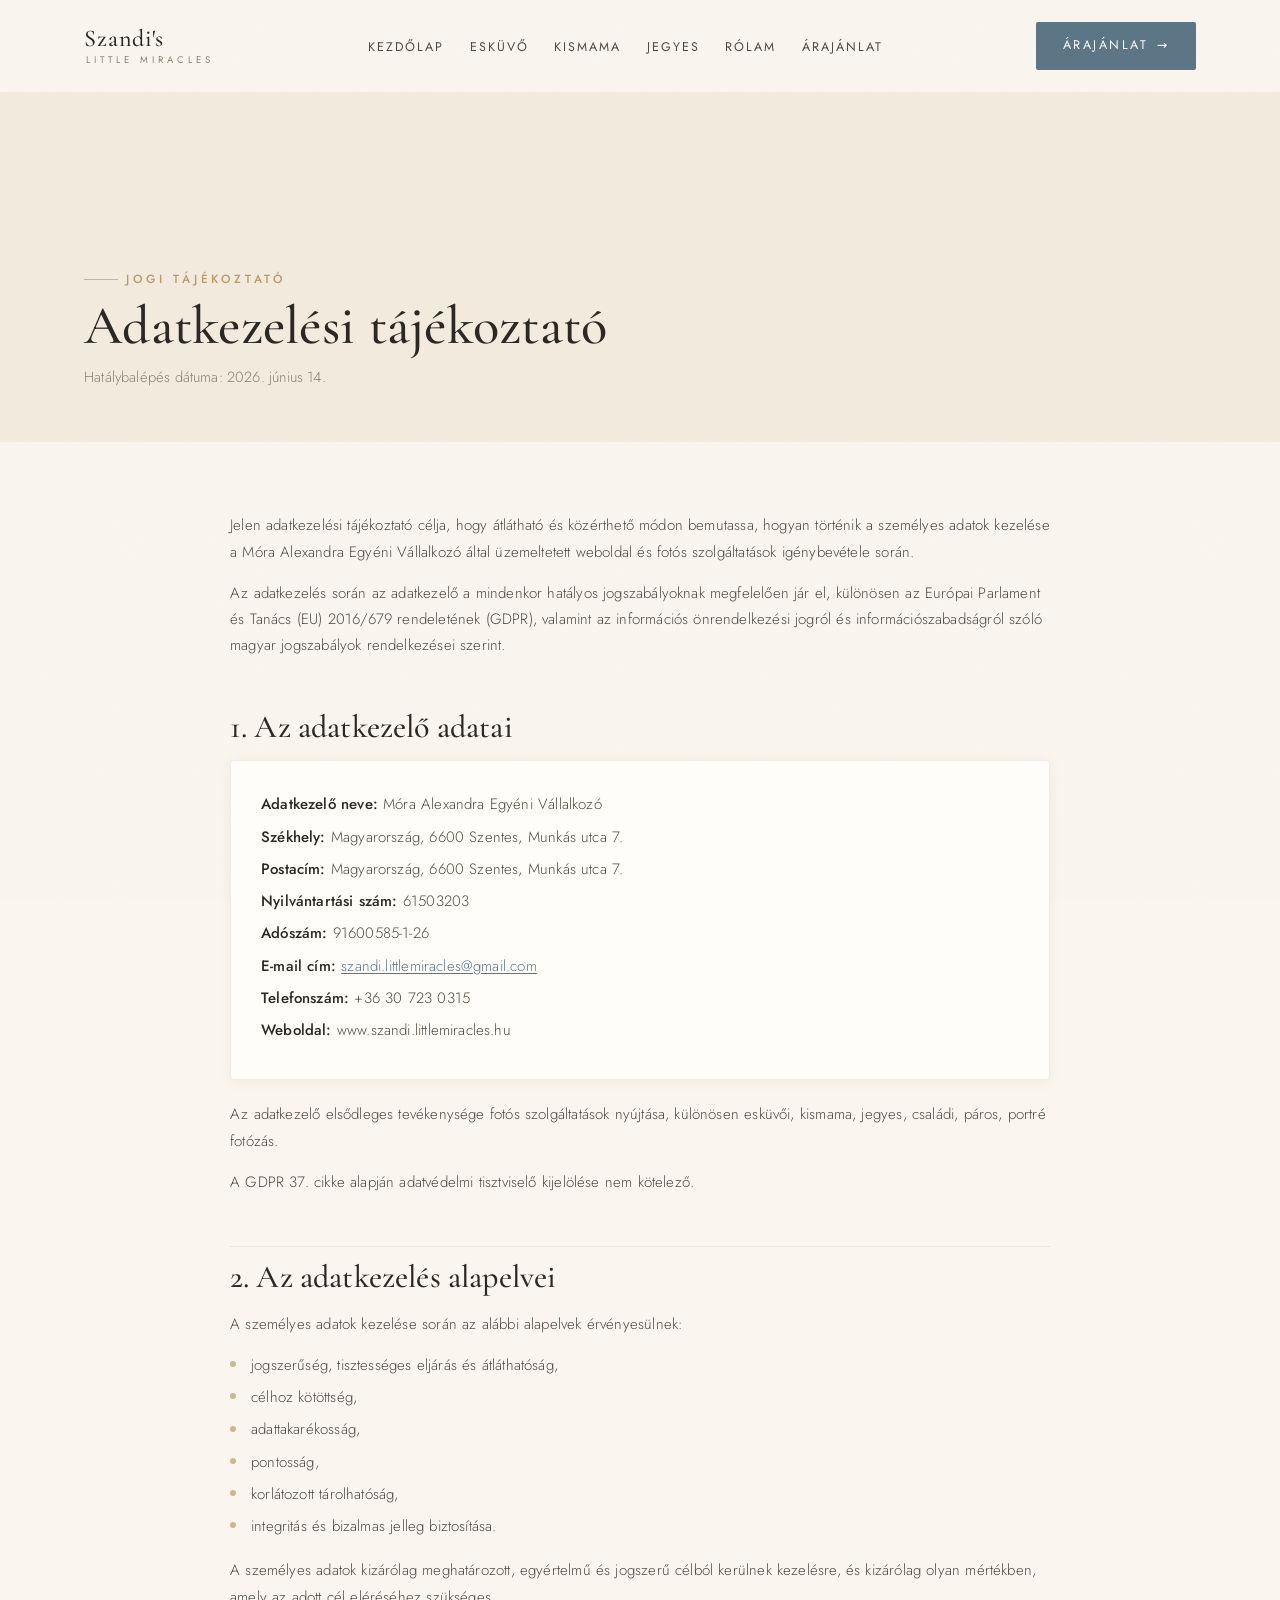
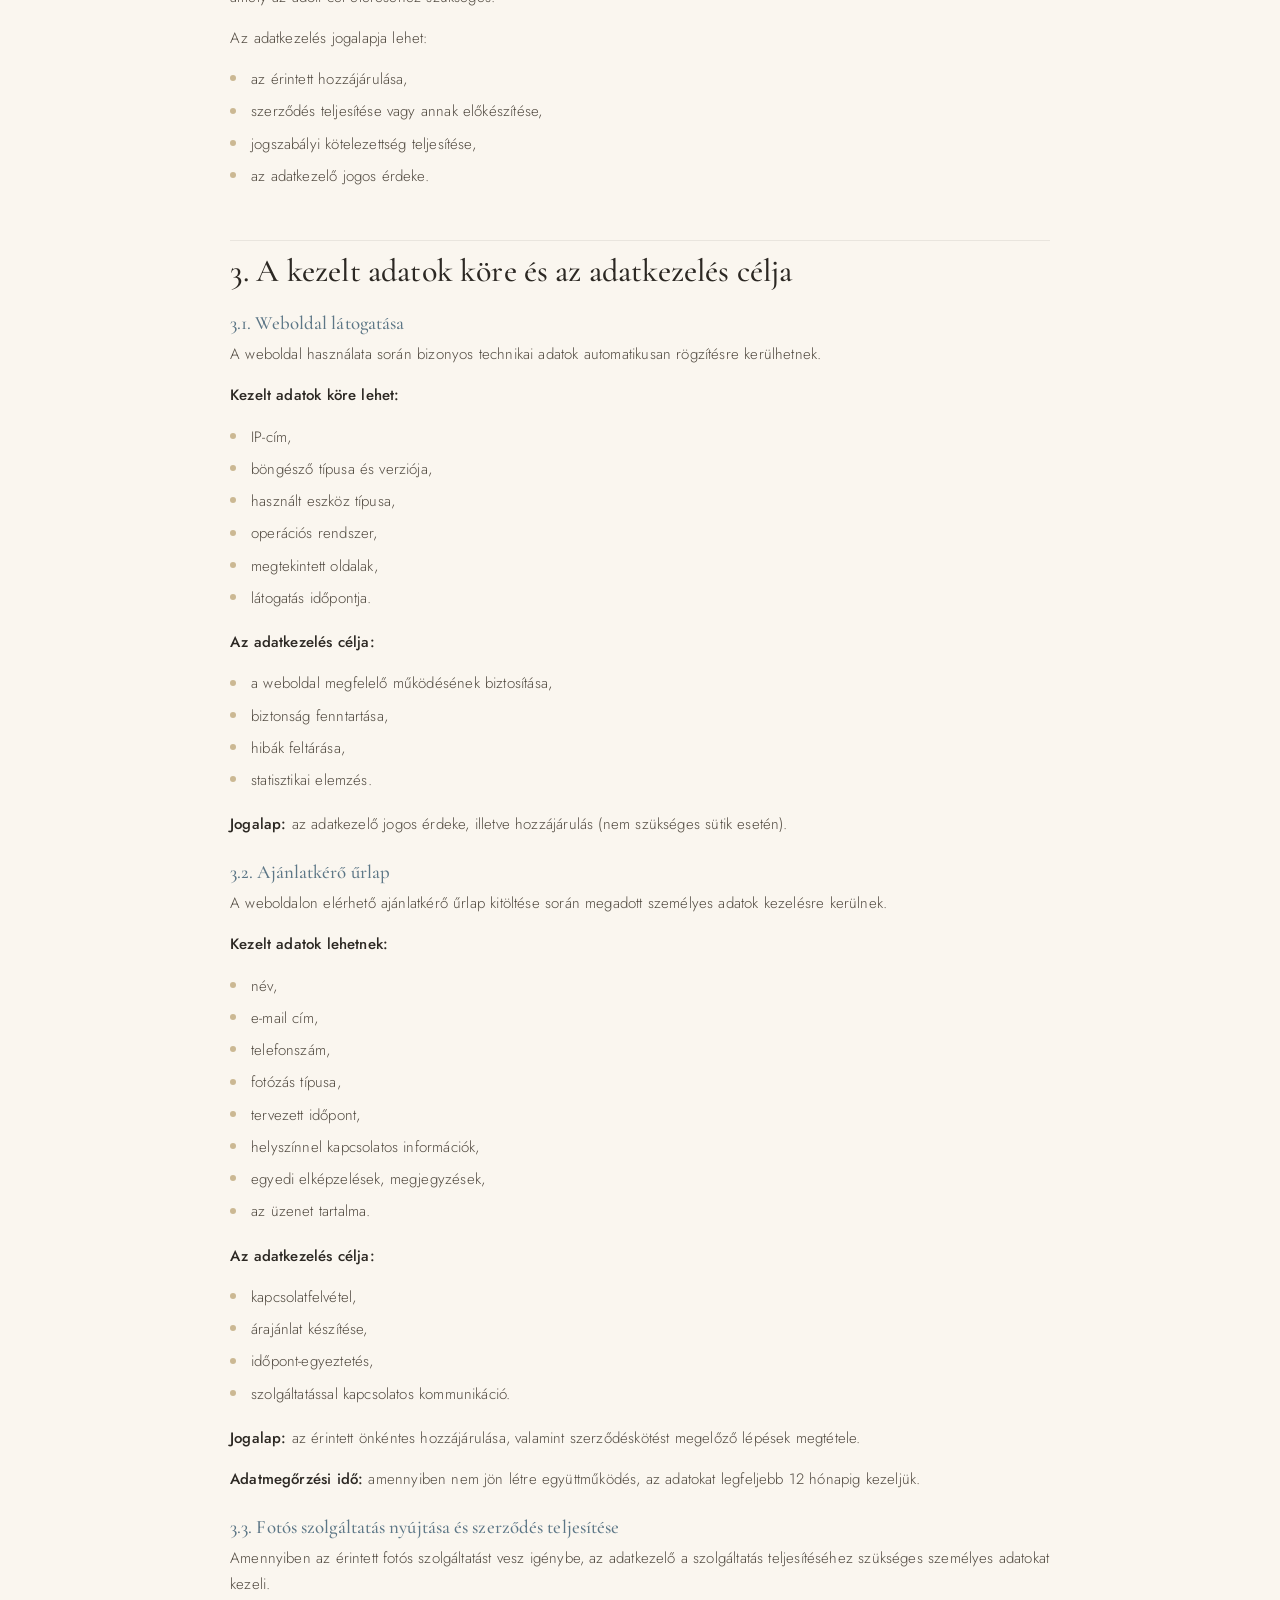
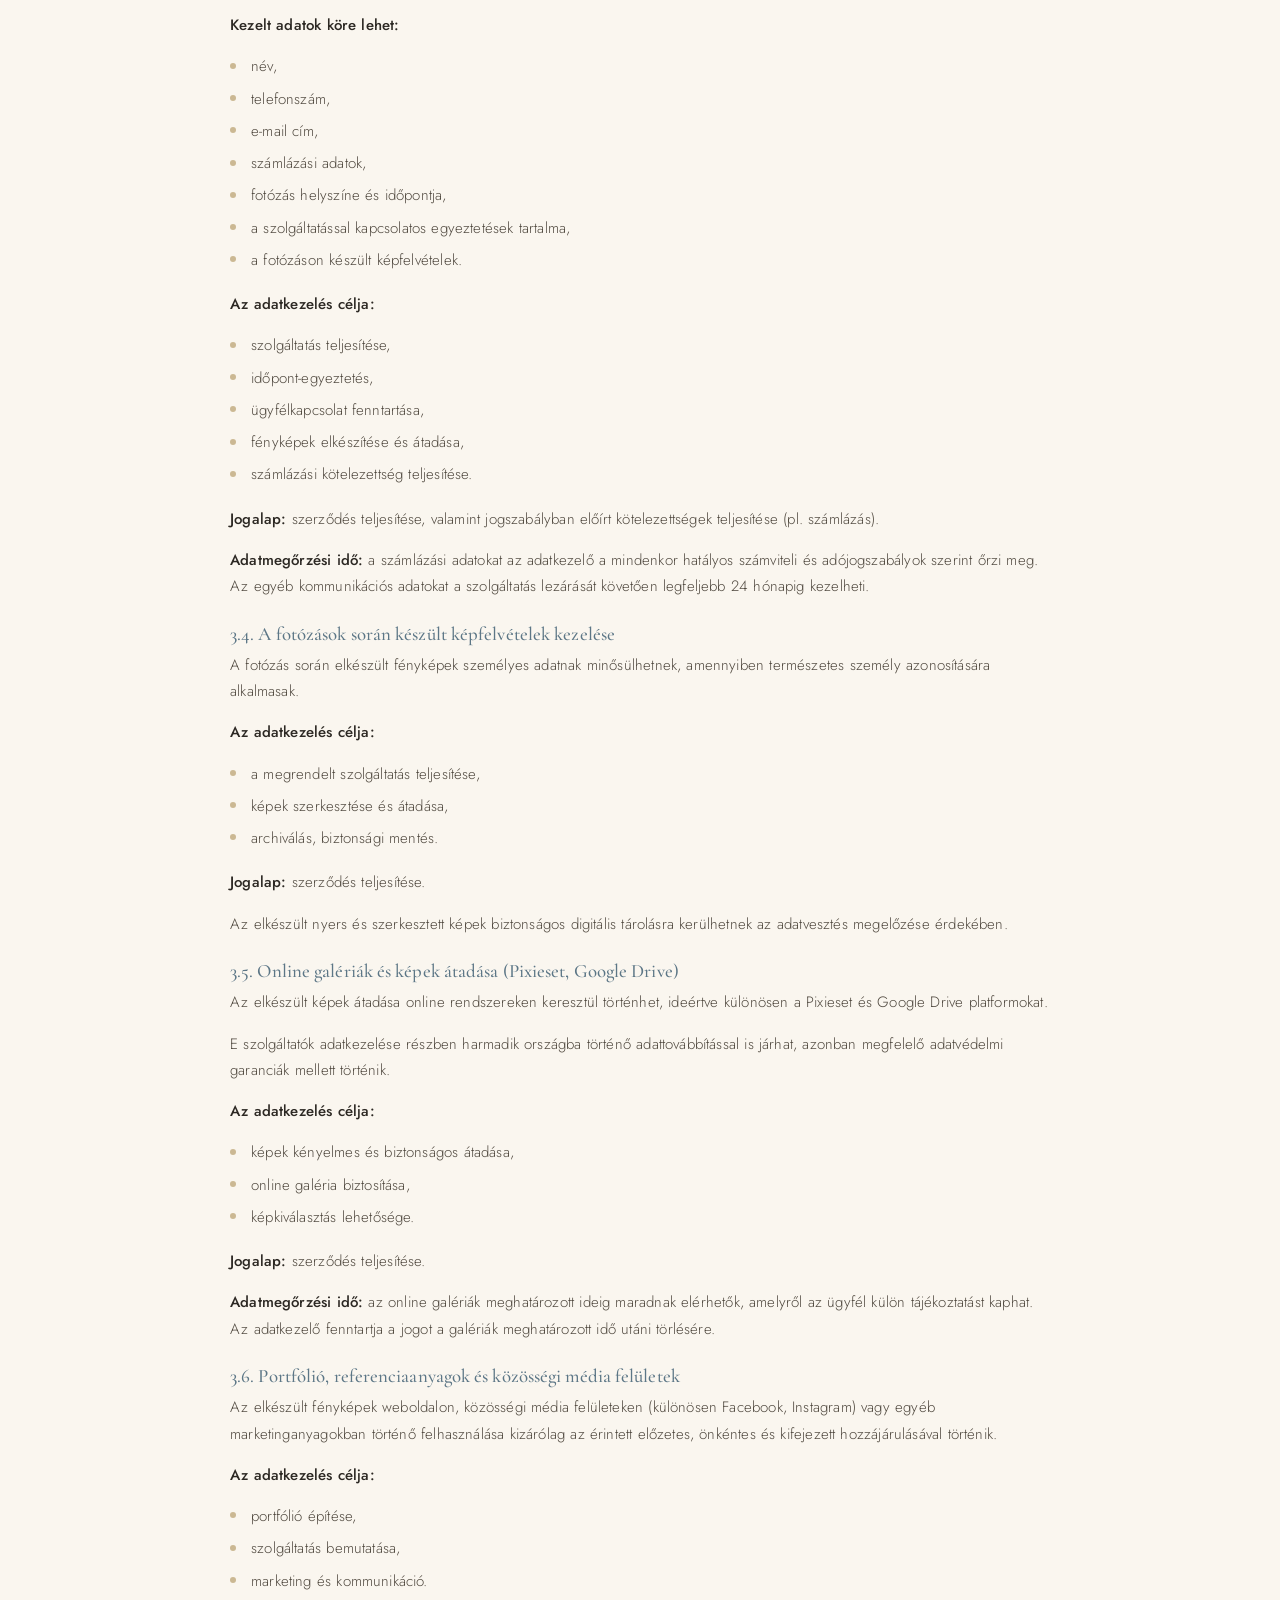
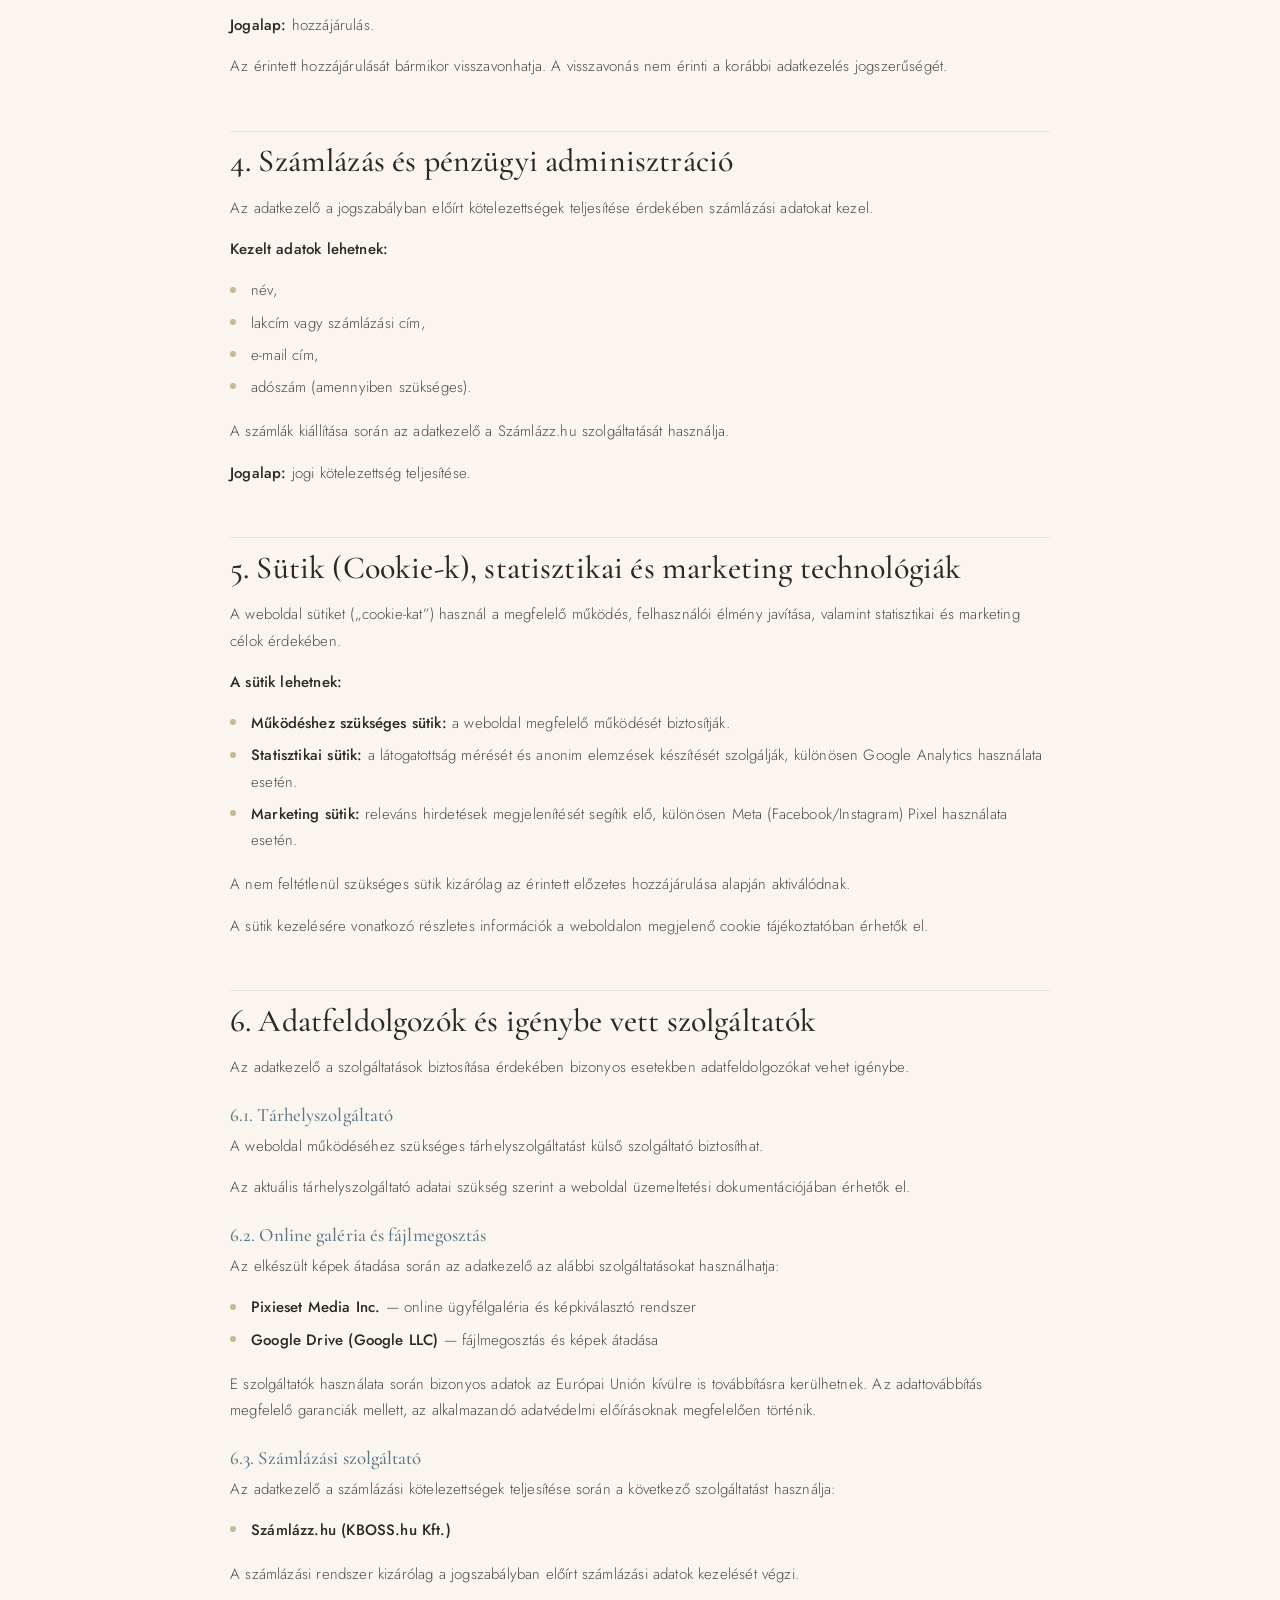
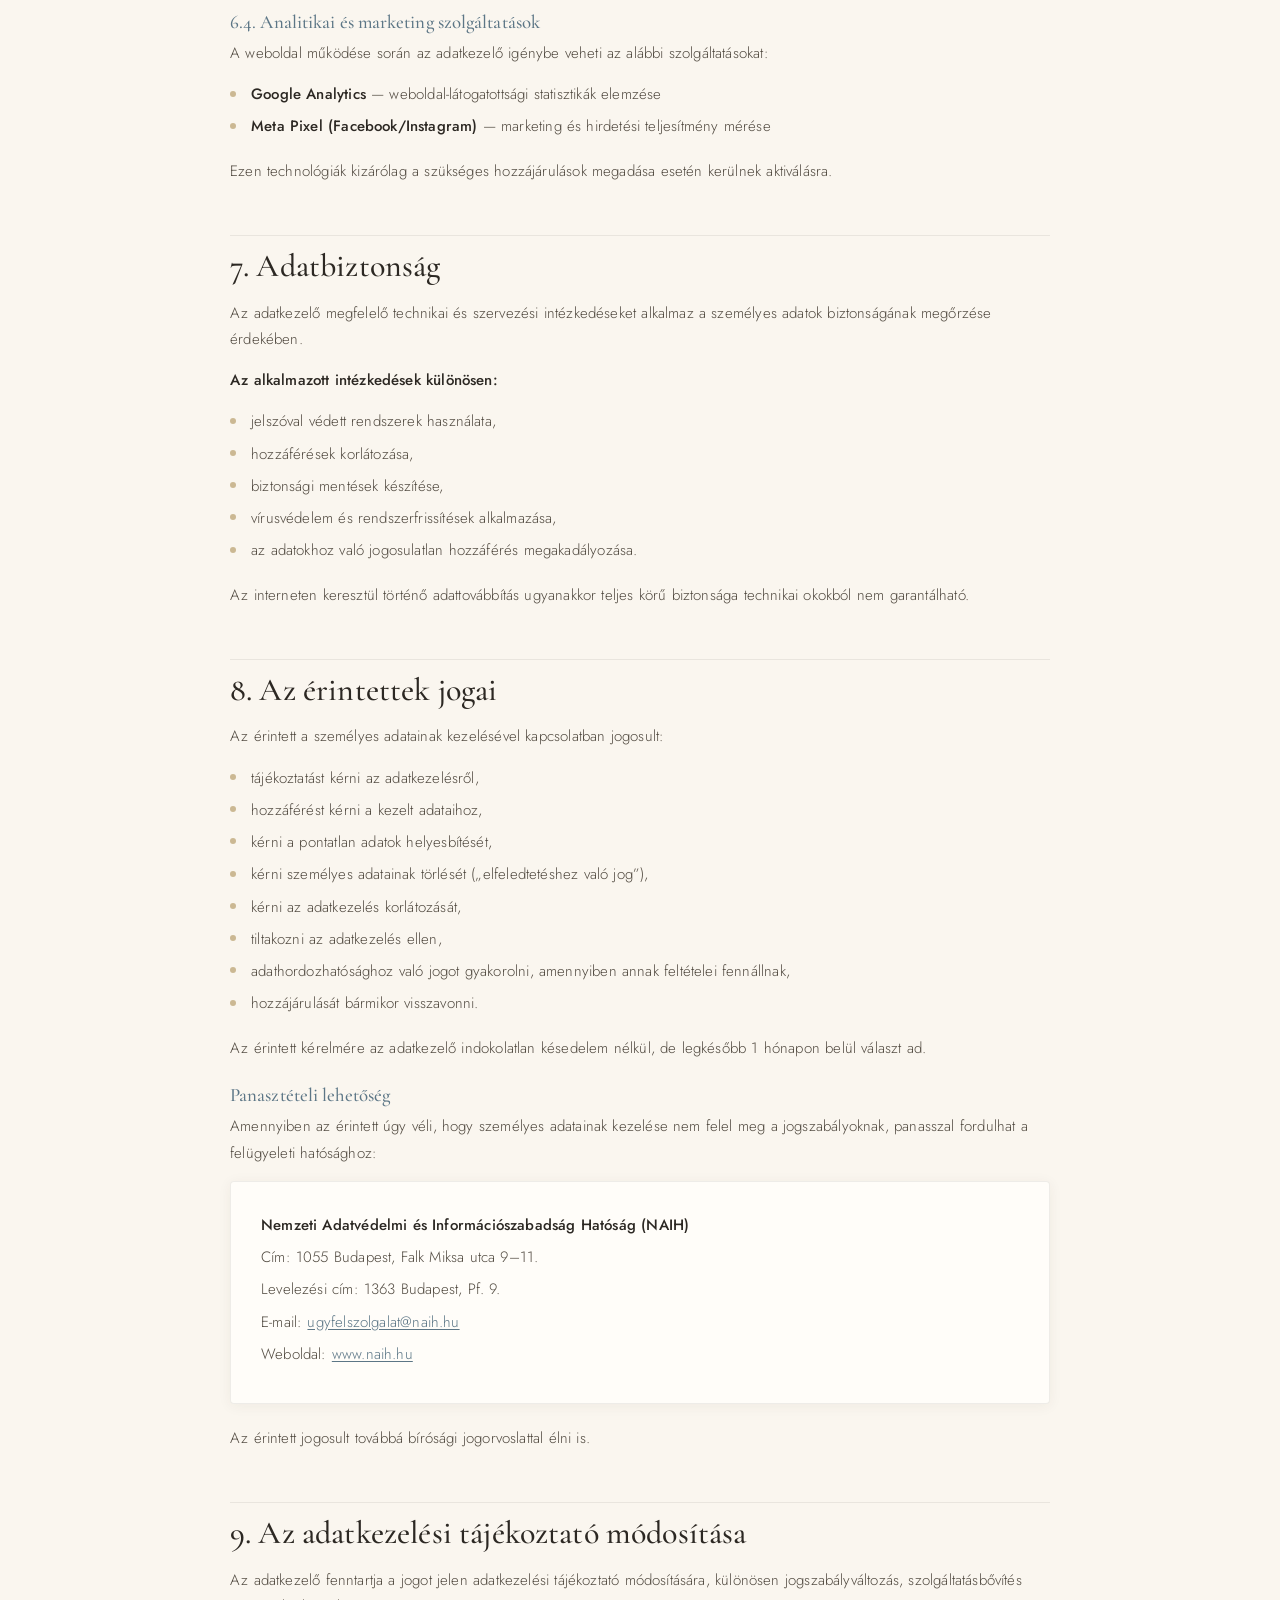
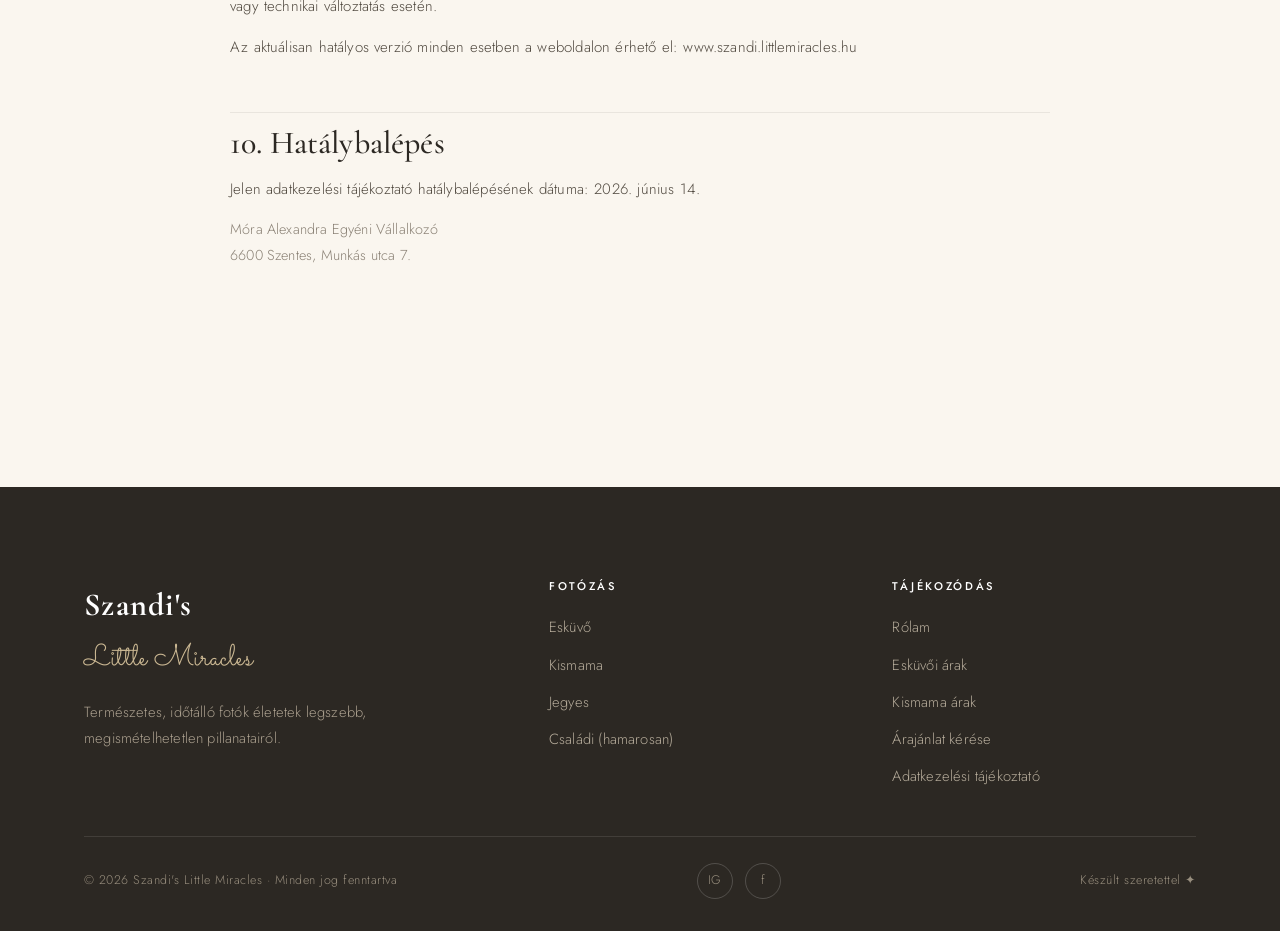
==== adatkezeles.html @ 196ca8f6 "Szandi visszajelzés átvezetése: márkanév, mobil menü, Rólam portré, jogi oldal - Márkanév: Móra Alex" ====
<!DOCTYPE html>
<html lang="hu">
<head>
<meta charset="UTF-8">
<meta name="viewport" content="width=device-width, initial-scale=1.0">
<title>Adatkezelési tájékoztató — Szandi's Little Miracles</title>
<meta name="description" content="Szandi's Little Miracles (Móra Alexandra E.V.) adatkezelési tájékoztatója — GDPR-megfelelő tájékoztatás a személyes adatok és fényképek kezeléséről.">
<meta name="robots" content="index, follow">
<link rel="preconnect" href="https://fonts.googleapis.com">
<link rel="preconnect" href="https://fonts.gstatic.com" crossorigin>
<link href="https://fonts.googleapis.com/css2?family=Cormorant+Garamond:ital,wght@0,400;0,500;0,600;1,400;1,500&family=Jost:wght@300;400;500&family=Sacramento&display=swap" rel="stylesheet">
<link rel="stylesheet" href="css/style.css">
</head>
<body>

<header class="site-header">
  <div class="container nav">
    <a class="brand" href="index.html"><b>Szandi's</b><span>Little Miracles</span></a>
    <ul class="nav-links">
      <li><a href="index.html">Kezdőlap</a></li>
      <li><a href="eskuvo.html">Esküvő</a></li>
      <li><a href="kismama.html">Kismama</a></li>
      <li><a href="jegyes.html">Jegyes</a></li>
      <li><a href="index.html#rolam">Rólam</a></li>
      <li><a href="index.html#ajanlat">Árajánlat</a></li>
    </ul>
    <a href="index.html#ajanlat" class="btn btn--blue nav-cta">Árajánlat<span class="arrow">→</span></a>
    <button class="nav-burger" aria-label="Menü"><span></span><span></span><span></span></button>
  </div>
</header>

<main>

<section class="legal-hero">
  <div class="container">
    <span class="kicker">Jogi tájékoztató</span>
    <h1>Adatkezelési tájékoztató</h1>
    <p>Hatálybalépés dátuma: 2026. június 14.</p>
  </div>
</section>

<section class="section" style="padding-top:clamp(40px,6vw,70px)">
  <div class="container">
    <div class="legal">

      <p>Jelen adatkezelési tájékoztató célja, hogy átlátható és közérthető módon bemutassa, hogyan történik a személyes adatok kezelése a Móra Alexandra Egyéni Vállalkozó által üzemeltetett weboldal és fotós szolgáltatások igénybevétele során.</p>
      <p>Az adatkezelés során az adatkezelő a mindenkor hatályos jogszabályoknak megfelelően jár el, különösen az Európai Parlament és Tanács (EU) 2016/679 rendeletének (GDPR), valamint az információs önrendelkezési jogról és információszabadságról szóló magyar jogszabályok rendelkezései szerint.</p>

      <h2>1. Az adatkezelő adatai</h2>
      <div class="data-block">
        <p><span class="lbl">Adatkezelő neve:</span> Móra Alexandra Egyéni Vállalkozó</p>
        <p><span class="lbl">Székhely:</span> Magyarország, 6600 Szentes, Munkás utca 7.</p>
        <p><span class="lbl">Postacím:</span> Magyarország, 6600 Szentes, Munkás utca 7.</p>
        <p><span class="lbl">Nyilvántartási szám:</span> 61503203</p>
        <p><span class="lbl">Adószám:</span> 91600585-1-26</p>
        <p><span class="lbl">E-mail cím:</span> <a href="mailto:szandi.littlemiracles@gmail.com">szandi.littlemiracles@gmail.com</a></p>
        <p><span class="lbl">Telefonszám:</span> +36 30 723 0315</p>
        <p><span class="lbl">Weboldal:</span> www.szandi.littlemiracles.hu</p>
      </div>
      <p>Az adatkezelő elsődleges tevékenysége fotós szolgáltatások nyújtása, különösen esküvői, kismama, jegyes, családi, páros, portré fotózás.</p>
      <p>A GDPR 37. cikke alapján adatvédelmi tisztviselő kijelölése nem kötelező.</p>

      <h2>2. Az adatkezelés alapelvei</h2>
      <p>A személyes adatok kezelése során az alábbi alapelvek érvényesülnek:</p>
      <ul>
        <li>jogszerűség, tisztességes eljárás és átláthatóság,</li>
        <li>célhoz kötöttség,</li>
        <li>adattakarékosság,</li>
        <li>pontosság,</li>
        <li>korlátozott tárolhatóság,</li>
        <li>integritás és bizalmas jelleg biztosítása.</li>
      </ul>
      <p>A személyes adatok kizárólag meghatározott, egyértelmű és jogszerű célból kerülnek kezelésre, és kizárólag olyan mértékben, amely az adott cél eléréséhez szükséges.</p>
      <p>Az adatkezelés jogalapja lehet:</p>
      <ul>
        <li>az érintett hozzájárulása,</li>
        <li>szerződés teljesítése vagy annak előkészítése,</li>
        <li>jogszabályi kötelezettség teljesítése,</li>
        <li>az adatkezelő jogos érdeke.</li>
      </ul>

      <h2>3. A kezelt adatok köre és az adatkezelés célja</h2>

      <h3>3.1. Weboldal látogatása</h3>
      <p>A weboldal használata során bizonyos technikai adatok automatikusan rögzítésre kerülhetnek.</p>
      <p class="lbl">Kezelt adatok köre lehet:</p>
      <ul>
        <li>IP-cím,</li>
        <li>böngésző típusa és verziója,</li>
        <li>használt eszköz típusa,</li>
        <li>operációs rendszer,</li>
        <li>megtekintett oldalak,</li>
        <li>látogatás időpontja.</li>
      </ul>
      <p class="lbl">Az adatkezelés célja:</p>
      <ul>
        <li>a weboldal megfelelő működésének biztosítása,</li>
        <li>biztonság fenntartása,</li>
        <li>hibák feltárása,</li>
        <li>statisztikai elemzés.</li>
      </ul>
      <p><span class="lbl">Jogalap:</span> az adatkezelő jogos érdeke, illetve hozzájárulás (nem szükséges sütik esetén).</p>

      <h3>3.2. Ajánlatkérő űrlap</h3>
      <p>A weboldalon elérhető ajánlatkérő űrlap kitöltése során megadott személyes adatok kezelésre kerülnek.</p>
      <p class="lbl">Kezelt adatok lehetnek:</p>
      <ul>
        <li>név,</li>
        <li>e-mail cím,</li>
        <li>telefonszám,</li>
        <li>fotózás típusa,</li>
        <li>tervezett időpont,</li>
        <li>helyszínnel kapcsolatos információk,</li>
        <li>egyedi elképzelések, megjegyzések,</li>
        <li>az üzenet tartalma.</li>
      </ul>
      <p class="lbl">Az adatkezelés célja:</p>
      <ul>
        <li>kapcsolatfelvétel,</li>
        <li>árajánlat készítése,</li>
        <li>időpont-egyeztetés,</li>
        <li>szolgáltatással kapcsolatos kommunikáció.</li>
      </ul>
      <p><span class="lbl">Jogalap:</span> az érintett önkéntes hozzájárulása, valamint szerződéskötést megelőző lépések megtétele.</p>
      <p><span class="lbl">Adatmegőrzési idő:</span> amennyiben nem jön létre együttműködés, az adatokat legfeljebb 12 hónapig kezeljük.</p>

      <h3>3.3. Fotós szolgáltatás nyújtása és szerződés teljesítése</h3>
      <p>Amennyiben az érintett fotós szolgáltatást vesz igénybe, az adatkezelő a szolgáltatás teljesítéséhez szükséges személyes adatokat kezeli.</p>
      <p class="lbl">Kezelt adatok köre lehet:</p>
      <ul>
        <li>név,</li>
        <li>telefonszám,</li>
        <li>e-mail cím,</li>
        <li>számlázási adatok,</li>
        <li>fotózás helyszíne és időpontja,</li>
        <li>a szolgáltatással kapcsolatos egyeztetések tartalma,</li>
        <li>a fotózáson készült képfelvételek.</li>
      </ul>
      <p class="lbl">Az adatkezelés célja:</p>
      <ul>
        <li>szolgáltatás teljesítése,</li>
        <li>időpont-egyeztetés,</li>
        <li>ügyfélkapcsolat fenntartása,</li>
        <li>fényképek elkészítése és átadása,</li>
        <li>számlázási kötelezettség teljesítése.</li>
      </ul>
      <p><span class="lbl">Jogalap:</span> szerződés teljesítése, valamint jogszabályban előírt kötelezettségek teljesítése (pl. számlázás).</p>
      <p><span class="lbl">Adatmegőrzési idő:</span> a számlázási adatokat az adatkezelő a mindenkor hatályos számviteli és adójogszabályok szerint őrzi meg. Az egyéb kommunikációs adatokat a szolgáltatás lezárását követően legfeljebb 24 hónapig kezelheti.</p>

      <h3>3.4. A fotózások során készült képfelvételek kezelése</h3>
      <p>A fotózás során elkészült fényképek személyes adatnak minősülhetnek, amennyiben természetes személy azonosítására alkalmasak.</p>
      <p class="lbl">Az adatkezelés célja:</p>
      <ul>
        <li>a megrendelt szolgáltatás teljesítése,</li>
        <li>képek szerkesztése és átadása,</li>
        <li>archiválás, biztonsági mentés.</li>
      </ul>
      <p><span class="lbl">Jogalap:</span> szerződés teljesítése.</p>
      <p>Az elkészült nyers és szerkesztett képek biztonságos digitális tárolásra kerülhetnek az adatvesztés megelőzése érdekében.</p>

      <h3>3.5. Online galériák és képek átadása (Pixieset, Google Drive)</h3>
      <p>Az elkészült képek átadása online rendszereken keresztül történhet, ideértve különösen a Pixieset és Google Drive platformokat.</p>
      <p>E szolgáltatók adatkezelése részben harmadik országba történő adattovábbítással is járhat, azonban megfelelő adatvédelmi garanciák mellett történik.</p>
      <p class="lbl">Az adatkezelés célja:</p>
      <ul>
        <li>képek kényelmes és biztonságos átadása,</li>
        <li>online galéria biztosítása,</li>
        <li>képkiválasztás lehetősége.</li>
      </ul>
      <p><span class="lbl">Jogalap:</span> szerződés teljesítése.</p>
      <p><span class="lbl">Adatmegőrzési idő:</span> az online galériák meghatározott ideig maradnak elérhetők, amelyről az ügyfél külön tájékoztatást kaphat. Az adatkezelő fenntartja a jogot a galériák meghatározott idő utáni törlésére.</p>

      <h3>3.6. Portfólió, referenciaanyagok és közösségi média felületek</h3>
      <p>Az elkészült fényképek weboldalon, közösségi média felületeken (különösen Facebook, Instagram) vagy egyéb marketinganyagokban történő felhasználása kizárólag az érintett előzetes, önkéntes és kifejezett hozzájárulásával történik.</p>
      <p class="lbl">Az adatkezelés célja:</p>
      <ul>
        <li>portfólió építése,</li>
        <li>szolgáltatás bemutatása,</li>
        <li>marketing és kommunikáció.</li>
      </ul>
      <p><span class="lbl">Jogalap:</span> hozzájárulás.</p>
      <p>Az érintett hozzájárulását bármikor visszavonhatja. A visszavonás nem érinti a korábbi adatkezelés jogszerűségét.</p>

      <h2>4. Számlázás és pénzügyi adminisztráció</h2>
      <p>Az adatkezelő a jogszabályban előírt kötelezettségek teljesítése érdekében számlázási adatokat kezel.</p>
      <p class="lbl">Kezelt adatok lehetnek:</p>
      <ul>
        <li>név,</li>
        <li>lakcím vagy számlázási cím,</li>
        <li>e-mail cím,</li>
        <li>adószám (amennyiben szükséges).</li>
      </ul>
      <p>A számlák kiállítása során az adatkezelő a Számlázz.hu szolgáltatását használja.</p>
      <p><span class="lbl">Jogalap:</span> jogi kötelezettség teljesítése.</p>

      <h2>5. Sütik (Cookie-k), statisztikai és marketing technológiák</h2>
      <p>A weboldal sütiket („cookie-kat”) használ a megfelelő működés, felhasználói élmény javítása, valamint statisztikai és marketing célok érdekében.</p>
      <p class="lbl">A sütik lehetnek:</p>
      <ul>
        <li><span class="lbl">Működéshez szükséges sütik:</span> a weboldal megfelelő működését biztosítják.</li>
        <li><span class="lbl">Statisztikai sütik:</span> a látogatottság mérését és anonim elemzések készítését szolgálják, különösen Google Analytics használata esetén.</li>
        <li><span class="lbl">Marketing sütik:</span> releváns hirdetések megjelenítését segítik elő, különösen Meta (Facebook/Instagram) Pixel használata esetén.</li>
      </ul>
      <p>A nem feltétlenül szükséges sütik kizárólag az érintett előzetes hozzájárulása alapján aktiválódnak.</p>
      <p>A sütik kezelésére vonatkozó részletes információk a weboldalon megjelenő cookie tájékoztatóban érhetők el.</p>

      <h2>6. Adatfeldolgozók és igénybe vett szolgáltatók</h2>
      <p>Az adatkezelő a szolgáltatások biztosítása érdekében bizonyos esetekben adatfeldolgozókat vehet igénybe.</p>

      <h3>6.1. Tárhelyszolgáltató</h3>
      <p>A weboldal működéséhez szükséges tárhelyszolgáltatást külső szolgáltató biztosíthat.</p>
      <p>Az aktuális tárhelyszolgáltató adatai szükség szerint a weboldal üzemeltetési dokumentációjában érhetők el.</p>

      <h3>6.2. Online galéria és fájlmegosztás</h3>
      <p>Az elkészült képek átadása során az adatkezelő az alábbi szolgáltatásokat használhatja:</p>
      <ul>
        <li><span class="lbl">Pixieset Media Inc.</span> — online ügyfélgaléria és képkiválasztó rendszer</li>
        <li><span class="lbl">Google Drive (Google LLC)</span> — fájlmegosztás és képek átadása</li>
      </ul>
      <p>E szolgáltatók használata során bizonyos adatok az Európai Unión kívülre is továbbításra kerülhetnek. Az adattovábbítás megfelelő garanciák mellett, az alkalmazandó adatvédelmi előírásoknak megfelelően történik.</p>

      <h3>6.3. Számlázási szolgáltató</h3>
      <p>Az adatkezelő a számlázási kötelezettségek teljesítése során a következő szolgáltatást használja:</p>
      <ul>
        <li><span class="lbl">Számlázz.hu (KBOSS.hu Kft.)</span></li>
      </ul>
      <p>A számlázási rendszer kizárólag a jogszabályban előírt számlázási adatok kezelését végzi.</p>

      <h3>6.4. Analitikai és marketing szolgáltatások</h3>
      <p>A weboldal működése során az adatkezelő igénybe veheti az alábbi szolgáltatásokat:</p>
      <ul>
        <li><span class="lbl">Google Analytics</span> — weboldal-látogatottsági statisztikák elemzése</li>
        <li><span class="lbl">Meta Pixel (Facebook/Instagram)</span> — marketing és hirdetési teljesítmény mérése</li>
      </ul>
      <p>Ezen technológiák kizárólag a szükséges hozzájárulások megadása esetén kerülnek aktiválásra.</p>

      <h2>7. Adatbiztonság</h2>
      <p>Az adatkezelő megfelelő technikai és szervezési intézkedéseket alkalmaz a személyes adatok biztonságának megőrzése érdekében.</p>
      <p class="lbl">Az alkalmazott intézkedések különösen:</p>
      <ul>
        <li>jelszóval védett rendszerek használata,</li>
        <li>hozzáférések korlátozása,</li>
        <li>biztonsági mentések készítése,</li>
        <li>vírusvédelem és rendszerfrissítések alkalmazása,</li>
        <li>az adatokhoz való jogosulatlan hozzáférés megakadályozása.</li>
      </ul>
      <p>Az interneten keresztül történő adattovábbítás ugyanakkor teljes körű biztonsága technikai okokból nem garantálható.</p>

      <h2>8. Az érintettek jogai</h2>
      <p>Az érintett a személyes adatainak kezelésével kapcsolatban jogosult:</p>
      <ul>
        <li>tájékoztatást kérni az adatkezelésről,</li>
        <li>hozzáférést kérni a kezelt adataihoz,</li>
        <li>kérni a pontatlan adatok helyesbítését,</li>
        <li>kérni személyes adatainak törlését („elfeledtetéshez való jog”),</li>
        <li>kérni az adatkezelés korlátozását,</li>
        <li>tiltakozni az adatkezelés ellen,</li>
        <li>adathordozhatósághoz való jogot gyakorolni, amennyiben annak feltételei fennállnak,</li>
        <li>hozzájárulását bármikor visszavonni.</li>
      </ul>
      <p>Az érintett kérelmére az adatkezelő indokolatlan késedelem nélkül, de legkésőbb 1 hónapon belül választ ad.</p>

      <h3>Panasztételi lehetőség</h3>
      <p>Amennyiben az érintett úgy véli, hogy személyes adatainak kezelése nem felel meg a jogszabályoknak, panasszal fordulhat a felügyeleti hatósághoz:</p>
      <div class="data-block">
        <p><span class="lbl">Nemzeti Adatvédelmi és Információszabadság Hatóság (NAIH)</span></p>
        <p>Cím: 1055 Budapest, Falk Miksa utca 9–11.</p>
        <p>Levelezési cím: 1363 Budapest, Pf. 9.</p>
        <p>E-mail: <a href="mailto:ugyfelszolgalat@naih.hu">ugyfelszolgalat@naih.hu</a></p>
        <p>Weboldal: <a href="https://www.naih.hu" target="_blank" rel="noopener">www.naih.hu</a></p>
      </div>
      <p>Az érintett jogosult továbbá bírósági jogorvoslattal élni is.</p>

      <h2>9. Az adatkezelési tájékoztató módosítása</h2>
      <p>Az adatkezelő fenntartja a jogot jelen adatkezelési tájékoztató módosítására, különösen jogszabályváltozás, szolgáltatásbővítés vagy technikai változtatás esetén.</p>
      <p>Az aktuálisan hatályos verzió minden esetben a weboldalon érhető el: www.szandi.littlemiracles.hu</p>

      <h2>10. Hatálybalépés</h2>
      <p>Jelen adatkezelési tájékoztató hatálybalépésének dátuma: 2026. június 14.</p>
      <p class="note">Móra Alexandra Egyéni Vállalkozó<br>6600 Szentes, Munkás utca 7.</p>

    </div>
  </div>
</section>

</main>

<footer class="site-footer">
  <div class="container">
    <div class="footer-top">
      <div class="footer-brand">
        <b>Szandi's</b><span>Little Miracles</span>
        <p>Természetes, időtálló fotók életetek legszebb, megismételhetetlen pillanatairól.</p>
      </div>
      <div class="footer-col">
        <h5>Fotózás</h5>
        <ul>
          <li><a href="eskuvo.html">Esküvő</a></li>
          <li><a href="kismama.html">Kismama</a></li>
          <li><a href="jegyes.html">Jegyes</a></li>
          <li><a href="index.html#szolgaltatasok">Családi (hamarosan)</a></li>
        </ul>
      </div>
      <div class="footer-col">
        <h5>Tájékozódás</h5>
        <ul>
          <li><a href="index.html#rolam">Rólam</a></li>
          <li><a href="eskuvo.html#arak">Esküvői árak</a></li>
          <li><a href="kismama.html#arak">Kismama árak</a></li>
          <li><a href="index.html#ajanlat">Árajánlat kérése</a></li>
          <li><a href="adatkezeles.html">Adatkezelési tájékoztató</a></li>
        </ul>
      </div>
    </div>
    <div class="footer-bottom">
      <span>© <span data-year>2026</span> Szandi's Little Miracles · Minden jog fenntartva</span>
      <div class="socials"><a href="#" aria-label="Instagram">IG</a><a href="#" aria-label="Facebook">f</a></div>
      <span>Készült szeretettel ✦</span>
    </div>
  </div>
</footer>

<script src="js/main.js"></script>
</body>
</html>
---- css/style.css ----
/* =====================================================================
   Szandi's Little Miracles (Móra Alexandra) — design rendszer
   Paletta: meleg ivory / krém / bézs + dusty blue akcentus + tan finomvonal
   Tipográfia: Cormorant Garamond (címsor) · Jost (törzs) · Sacramento (script)
   ===================================================================== */

:root{
  /* alap natúr hátterek */
  --ivory:      #faf6ef;
  --cream:      #f2eadd;
  --sand:       #e9ddca;
  --paper:      #fffdf9;

  /* lágy akcentusok */
  --blush:      #ead9d0;
  --blush-deep: #d8bcae;

  /* "kékes árnyalatok" — Alexandra kérése */
  --blue:       #9db2bd;   /* dusty blue */
  --blue-soft:  #e4ebee;   /* halvány kék háttér */
  --blue-deep:  #5c7686;   /* mély kék akcentus / link */

  /* meleg tan finomvonal */
  --tan:        #b89a6b;
  --tan-soft:   #cbb893;

  /* tinta / sötét */
  --ink:        #2c2823;
  --ink-soft:   #514a40;
  --muted:      #8a8175;

  --line:       rgba(44,40,35,.14);
  --line-soft:  rgba(44,40,35,.08);

  --shadow-sm: 0 2px 14px rgba(60,50,38,.06);
  --shadow-md: 0 18px 50px -18px rgba(60,50,38,.30);
  --shadow-lg: 0 40px 90px -30px rgba(50,42,32,.40);

  --serif: "Cormorant Garamond", "Times New Roman", serif;
  --sans:  "Jost", "Segoe UI", system-ui, sans-serif;
  --script:"Sacramento", cursive;

  --container: 1240px;
  --gutter: clamp(20px, 5vw, 72px);
  --radius: 2px;

  --ease: cubic-bezier(.22,.61,.36,1);
}

/* ---------- reset ---------- */
*,*::before,*::after{ box-sizing:border-box; margin:0; padding:0; }
html{ scroll-behavior:smooth; -webkit-text-size-adjust:100%; }
body{
  font-family:var(--sans);
  font-weight:300;
  color:var(--ink-soft);
  background:var(--ivory);
  line-height:1.75;
  font-size:clamp(15px,1.02vw,16.5px);
  letter-spacing:.012em;
  overflow-x:hidden;
  -webkit-font-smoothing:antialiased;
}
img{ display:block; max-width:100%; height:auto; }
a{ color:inherit; text-decoration:none; }
button{ font-family:inherit; cursor:pointer; border:none; background:none; color:inherit; }
::selection{ background:var(--blush-deep); color:#fff; }

/* subtil szemcsés textúra a melegségért */
body::before{
  content:""; position:fixed; inset:0; z-index:1; pointer-events:none;
  opacity:.035; mix-blend-mode:multiply;
  background-image:url("data:image/svg+xml,%3Csvg xmlns='http://www.w3.org/2000/svg' width='180' height='180'%3E%3Cfilter id='n'%3E%3CfeTurbulence type='fractalNoise' baseFrequency='.85' numOctaves='2'/%3E%3C/filter%3E%3Crect width='100%25' height='100%25' filter='url(%23n)'/%3E%3C/svg%3E");
}

/* ---------- tipográfia ---------- */
h1,h2,h3,h4{ font-family:var(--serif); color:var(--ink); font-weight:500; line-height:1.08; letter-spacing:.005em; }
.h-xl{ font-size:clamp(2.9rem,7vw,5.6rem); font-weight:400; }
.h-lg{ font-size:clamp(2.2rem,4.6vw,3.7rem); font-weight:400; }
.h-md{ font-size:clamp(1.7rem,3vw,2.5rem); }
.serif-italic{ font-style:italic; font-family:var(--serif); }

.kicker{
  font-family:var(--sans); font-weight:500;
  font-size:.74rem; letter-spacing:.32em; text-transform:uppercase;
  color:var(--tan); display:inline-flex; align-items:center; gap:.7em;
}
.kicker::before{ content:""; width:34px; height:1px; background:var(--tan); display:inline-block; opacity:.7; }
.kicker.center::after{ content:""; width:34px; height:1px; background:var(--tan); display:inline-block; opacity:.7; }
.kicker.center{ justify-content:center; }

.script{ font-family:var(--script); color:var(--blue-deep); font-weight:400; line-height:1; }

.lead{ font-size:clamp(1.02rem,1.4vw,1.18rem); color:var(--ink-soft); }
.muted{ color:var(--muted); }

/* ---------- layout ---------- */
.container{ width:100%; max-width:var(--container); margin-inline:auto; padding-inline:var(--gutter); }
.section{ position:relative; padding:clamp(64px,9vw,130px) 0; z-index:2; }
.section--tight{ padding:clamp(48px,6vw,86px) 0; }
.bg-cream{ background:var(--cream); }
.bg-paper{ background:var(--paper); }
.bg-blush{ background:linear-gradient(160deg,var(--blush) 0%,var(--cream) 100%); }
.bg-blue{ background:linear-gradient(160deg,var(--blue-soft) 0%,var(--cream) 120%); }
.center{ text-align:center; }
.head{ max-width:660px; }
.head.center{ margin-inline:auto; }
.head .h-lg{ margin:.32em 0 .35em; }

/* ---------- gombok ---------- */
.btn{
  --bg:var(--ink); --fg:#fff;
  display:inline-flex; align-items:center; gap:.7em;
  background:var(--bg); color:var(--fg);
  font-family:var(--sans); font-weight:400; font-size:.78rem;
  letter-spacing:.2em; text-transform:uppercase;
  padding:1.05em 2.1em; border-radius:var(--radius);
  position:relative; overflow:hidden; isolation:isolate;
  transition:color .5s var(--ease), transform .5s var(--ease);
}
.btn::after{
  content:""; position:absolute; inset:0; z-index:-1; transform:scaleX(0); transform-origin:left;
  background:var(--blue-deep); transition:transform .5s var(--ease);
}
.btn:hover::after{ transform:scaleX(1); }
.btn:hover{ transform:translateY(-2px); }
.btn .arrow{ transition:transform .4s var(--ease); }
.btn:hover .arrow{ transform:translateX(5px); }
.btn--ghost{ --bg:transparent; --fg:var(--ink); border:1px solid var(--line); }
.btn--ghost:hover{ --fg:#fff; border-color:var(--blue-deep); }
.btn--light{ --bg:#fff; --fg:var(--ink); }
.btn--blue{ --bg:var(--blue-deep); }
.btn--blue::after{ background:var(--ink); }

.txt-link{
  display:inline-flex; align-items:center; gap:.55em;
  font-size:.8rem; letter-spacing:.18em; text-transform:uppercase; font-weight:500;
  color:var(--ink); padding-bottom:4px; position:relative;
}
.txt-link::after{ content:""; position:absolute; left:0; bottom:0; width:100%; height:1px; background:var(--ink); transform:scaleX(.32); transform-origin:left; transition:transform .45s var(--ease); }
.txt-link:hover{ color:var(--blue-deep); }
.txt-link:hover::after{ transform:scaleX(1); background:var(--blue-deep); }
.txt-link .arrow{ transition:transform .4s var(--ease); }
.txt-link:hover .arrow{ transform:translateX(5px); }

/* =====================================================================
   HEADER / NAV
   ===================================================================== */
.site-header{
  position:fixed; top:0; left:0; width:100%; z-index:50;
  padding:22px 0; transition:background .5s var(--ease), padding .5s var(--ease), box-shadow .5s var(--ease);
}
.site-header.scrolled{ background:rgba(250,246,239,.9); backdrop-filter:blur(12px); padding:13px 0; box-shadow:0 1px 0 var(--line-soft); }
.nav{ display:flex; align-items:center; justify-content:space-between; gap:24px; }
.brand{ line-height:1; }
.brand b{ font-family:var(--serif); font-weight:500; font-size:1.5rem; letter-spacing:.04em; color:var(--ink); display:block; }
.brand span{ font-family:var(--sans); font-weight:400; font-size:.6rem; letter-spacing:.42em; text-transform:uppercase; color:var(--muted); padding-left:.2em; }
.nav-links{ display:flex; align-items:center; gap:clamp(18px,2vw,34px); list-style:none; }
.nav-links a{
  font-size:.78rem; letter-spacing:.16em; text-transform:uppercase; font-weight:400; color:var(--ink-soft);
  position:relative; padding:6px 0; transition:color .35s var(--ease);
}
.nav-links a::after{ content:""; position:absolute; left:0; bottom:0; height:1px; width:100%; background:var(--blue-deep); transform:scaleX(0); transform-origin:center; transition:transform .4s var(--ease); }
.nav-links a:hover{ color:var(--ink); }
.nav-links a:hover::after, .nav-links a.active::after{ transform:scaleX(1); }
.nav-links a.active{ color:var(--ink); }
.nav-cta{ display:inline-flex; }
.nav-burger{
  display:none; width:46px; height:46px; flex-direction:column; gap:5px; align-items:center; justify-content:center;
  background:var(--paper); border:1px solid var(--line); border-radius:50%;
  box-shadow:var(--shadow-sm); transition:background .35s var(--ease), box-shadow .35s var(--ease);
}
.nav-burger span{ width:22px; height:2px; border-radius:2px; background:var(--ink); transition:transform .4s var(--ease), opacity .3s; }
.nav-burger.open{ background:var(--paper); }
.nav-burger.open span:nth-child(1){ transform:translateY(7px) rotate(45deg); }
.nav-burger.open span:nth-child(2){ opacity:0; }
.nav-burger.open span:nth-child(3){ transform:translateY(-7px) rotate(-45deg); }

/* =====================================================================
   HERO
   ===================================================================== */
.hero{ position:relative; min-height:100svh; display:flex; align-items:center; padding:140px 0 70px; overflow:hidden; }
.hero-grid{ display:grid; grid-template-columns:1.05fr .95fr; gap:clamp(30px,5vw,70px); align-items:center; }
.hero-copy{ position:relative; z-index:3; }
.hero-copy .script{ font-size:clamp(2.4rem,4vw,3.4rem); display:block; margin-bottom:-.15em; }
.hero-copy h1{ margin:.1em 0 .4em; }
.hero-copy .lead{ max-width:30ch; margin-bottom:2.2em; }
.hero-actions{ display:flex; flex-wrap:wrap; gap:14px; align-items:center; }
.hero-media{ position:relative; }
.hero-media .frame{ position:relative; aspect-ratio:4/5; border-radius:3px; overflow:hidden; box-shadow:var(--shadow-lg); }
.hero-media .frame img{ width:100%; height:100%; object-fit:cover; }
.hero-media::before{ /* tan keret eltolva */
  content:""; position:absolute; inset:24px -24px -24px 24px; border:1px solid var(--tan-soft); border-radius:3px; z-index:-1; opacity:.6;
}
.hero-tagline{ position:absolute; left:var(--gutter); bottom:34px; z-index:3; display:flex; align-items:center; gap:14px; color:var(--muted); font-size:.72rem; letter-spacing:.26em; text-transform:uppercase; }
.hero-tagline .dot{ width:5px; height:5px; border-radius:50%; background:var(--tan); }
.hero-deco{ position:absolute; inset:0; z-index:0; pointer-events:none; }
.hero-deco .blob{ position:absolute; border-radius:50%; filter:blur(60px); opacity:.5; }
.hero-deco .b1{ width:420px; height:420px; background:var(--blush); top:-120px; right:-80px; }
.hero-deco .b2{ width:360px; height:360px; background:var(--blue-soft); bottom:-120px; left:-100px; opacity:.7; }

/* =====================================================================
   RÓLAM
   ===================================================================== */
.about-grid{ display:grid; grid-template-columns:.85fr 1.15fr; gap:clamp(34px,5vw,78px); align-items:center; }
.about-photo{ position:relative; }
.about-photo .ph{
  aspect-ratio:4/5; border-radius:3px; overflow:hidden; position:relative;
  background:linear-gradient(155deg,var(--sand),var(--blush)); box-shadow:var(--shadow-md);
  display:flex; align-items:center; justify-content:center; text-align:center;
}
.about-photo .ph img{ width:100%; height:100%; object-fit:cover; }
.about-photo .ph .ph-inner{ padding:30px; }
.about-photo .ph .monogram{ font-family:var(--serif); font-size:3.4rem; color:var(--ink); letter-spacing:.05em; opacity:.5; }
.about-photo .ph small{ display:block; margin-top:10px; font-size:.68rem; letter-spacing:.28em; text-transform:uppercase; color:var(--ink-soft); opacity:.7; }
.about-photo .badge{
  position:absolute; bottom:-22px; right:-18px; background:var(--paper); box-shadow:var(--shadow-md);
  padding:18px 22px; border-radius:3px; text-align:center; border:1px solid var(--line-soft);
}
.about-photo .badge b{ font-family:var(--serif); font-size:1.7rem; color:var(--ink); display:block; line-height:1; }
.about-photo .badge span{ font-size:.6rem; letter-spacing:.24em; text-transform:uppercase; color:var(--muted); }
.about-copy p{ margin-bottom:1.1em; max-width:54ch; }
.about-copy .sign{ font-family:var(--script); font-size:2.6rem; color:var(--blue-deep); line-height:1; margin-top:.3em; }

/* =====================================================================
   FŐ PROFILOK (esküvő + kismama)
   ===================================================================== */
.profiles{ display:grid; grid-template-columns:1fr 1fr; gap:clamp(20px,3vw,40px); }
.profile-card{
  position:relative; border-radius:3px; overflow:hidden; min-height:clamp(420px,58vw,620px);
  display:flex; align-items:flex-end; box-shadow:var(--shadow-md); isolation:isolate;
}
.profile-card img{ position:absolute; inset:0; width:100%; height:100%; object-fit:cover; z-index:-2; transition:transform 1.1s var(--ease); }
.profile-card::after{ content:""; position:absolute; inset:0; z-index:-1; background:linear-gradient(to top,rgba(28,24,20,.78) 0%,rgba(28,24,20,.18) 48%,rgba(28,24,20,0) 75%); }
.profile-card:hover img{ transform:scale(1.05); }
.profile-inner{ padding:clamp(28px,4vw,46px); color:#fff; width:100%; }
.profile-inner .pk{ font-size:.7rem; letter-spacing:.3em; text-transform:uppercase; color:rgba(255,255,255,.8); }
.profile-inner h3{ color:#fff; font-size:clamp(2rem,3.2vw,3rem); font-weight:400; margin:.15em 0 .4em; }
.profile-inner p{ color:rgba(255,255,255,.85); max-width:34ch; margin-bottom:1.5em; font-size:.96rem; }
.profile-card .btn{ --bg:rgba(255,255,255,.95); --fg:var(--ink); }
.profile-card .btn::after{ background:var(--blue-deep); }
.profile-card .btn:hover{ --fg:#fff; }

/* másodlagos profilok (jegyes + családi) */
.subprofiles{ display:grid; grid-template-columns:1fr 1fr; gap:clamp(20px,3vw,40px); margin-top:clamp(20px,3vw,40px); }
.subcard{
  display:grid; grid-template-columns:.9fr 1.1fr; align-items:stretch;
  background:var(--paper); border:1px solid var(--line-soft); border-radius:3px; overflow:hidden; box-shadow:var(--shadow-sm);
}
.subcard .sc-media{ position:relative; overflow:hidden; min-height:230px; }
.subcard .sc-media img{ position:absolute; inset:0; width:100%; height:100%; object-fit:cover; transition:transform 1s var(--ease); }
.subcard:hover .sc-media img{ transform:scale(1.06); }
.subcard .sc-body{ padding:clamp(22px,2.4vw,34px); display:flex; flex-direction:column; justify-content:center; gap:.5em; }
.subcard h4{ font-size:1.7rem; font-weight:500; }
.subcard p{ font-size:.92rem; color:var(--ink-soft); }
.subcard.soon{ opacity:.92; }
.tag{ align-self:flex-start; font-size:.62rem; letter-spacing:.24em; text-transform:uppercase; color:var(--blue-deep); background:var(--blue-soft); padding:.45em 1em; border-radius:100px; }

/* "Hamarosan" bézs placeholder (családi fotózás — fotó helyett) */
.soon-media{
  background:linear-gradient(150deg,var(--sand),var(--cream));
  display:flex; align-items:center; justify-content:center;
}
.soon-media span{
  font-family:var(--serif); font-style:italic; font-size:clamp(1.5rem,2.4vw,2rem);
  color:var(--tan); letter-spacing:.04em;
}

/* árajánlat-űrlap utalás a kártyákon */
.form-hint{ font-size:.84rem; color:var(--muted); }
.form-hint a{ color:var(--blue-deep); text-decoration:underline; text-underline-offset:2px; }
.form-hint a:hover{ color:var(--ink); }
.aside-link{ color:var(--blue-deep); text-decoration:underline; text-underline-offset:2px; word-break:break-all; }
.aside-link:hover{ color:var(--ink); }

/* =====================================================================
   AKCIÓ csík
   ===================================================================== */
.promo{ position:relative; overflow:hidden; }
.promo-inner{ display:flex; align-items:center; justify-content:center; gap:clamp(18px,3vw,46px); flex-wrap:wrap; text-align:center; }
.promo .pct{ font-family:var(--serif); font-size:clamp(3.4rem,7vw,5.6rem); color:var(--blue-deep); line-height:.9; }
.promo .pcopy{ max-width:46ch; text-align:left; }
.promo .pcopy h3{ font-size:clamp(1.5rem,2.4vw,2.1rem); margin-bottom:.25em; }

/* =====================================================================
   ÁRAK
   ===================================================================== */
.price-wrap{ display:grid; gap:clamp(34px,5vw,64px); }
.price-block h3.group{ font-size:1.05rem; letter-spacing:.2em; text-transform:uppercase; font-family:var(--sans); font-weight:500; color:var(--tan); margin-bottom:22px; display:flex; align-items:center; gap:14px; }
.price-block h3.group::after{ content:""; flex:1; height:1px; background:var(--line); }
.price-grid{ display:grid; grid-template-columns:repeat(auto-fit,minmax(248px,1fr)); gap:clamp(16px,2vw,26px); }
.price-card{
  background:var(--paper); border:1px solid var(--line-soft); border-radius:3px; padding:clamp(26px,2.6vw,36px);
  display:flex; flex-direction:column; gap:18px; transition:transform .5s var(--ease), box-shadow .5s var(--ease), border-color .5s;
  position:relative; overflow:hidden;
}
.price-card::before{ content:""; position:absolute; top:0; left:0; width:100%; height:3px; background:var(--blue); transform:scaleX(0); transform-origin:left; transition:transform .5s var(--ease); }
.price-card:hover{ transform:translateY(-6px); box-shadow:var(--shadow-md); border-color:transparent; }
.price-card:hover::before{ transform:scaleX(1); }
.price-card.feature{ background:linear-gradient(160deg,var(--ink),#3a342c); color:#f3ece0; border-color:transparent; }
.price-card.feature .pc-name,.price-card.feature .pc-price{ color:#fff; }
.price-card.feature li{ color:rgba(255,255,255,.82); }
.price-card.feature li::before{ background:var(--tan-soft); }
.pc-name{ font-family:var(--serif); font-size:1.55rem; color:var(--ink); }
.pc-price{ font-family:var(--serif); font-size:2.1rem; color:var(--blue-deep); line-height:1; }
.price-card.feature .pc-price{ color:var(--tan-soft); }
.pc-meta{ font-size:.72rem; letter-spacing:.18em; text-transform:uppercase; color:var(--muted); }
.pc-list{ list-style:none; display:flex; flex-direction:column; gap:.55em; margin-top:4px; }
.pc-list li{ font-size:.93rem; padding-left:1.5em; position:relative; color:var(--ink-soft); }
.pc-list li::before{ content:""; position:absolute; left:0; top:.62em; width:7px; height:7px; border-radius:50%; background:var(--blush-deep); }
.extras{ display:flex; flex-wrap:wrap; gap:12px; justify-content:center; margin-top:6px; }
.extra-pill{ background:var(--paper); border:1px solid var(--line); border-radius:100px; padding:.7em 1.4em; font-size:.86rem; color:var(--ink-soft); }
.extra-pill b{ color:var(--ink); font-weight:500; }

/* =====================================================================
   GALÉRIA + LIGHTBOX
   ===================================================================== */
.gallery{ columns:3; column-gap:clamp(12px,1.6vw,20px); }
.gallery .g-item{ break-inside:avoid; margin-bottom:clamp(12px,1.6vw,20px); position:relative; overflow:hidden; border-radius:2px; cursor:pointer; box-shadow:var(--shadow-sm); }
.gallery img{ width:100%; transition:transform .9s var(--ease), filter .6s; }
.gallery .g-item::after{ content:"+"; position:absolute; inset:0; display:flex; align-items:center; justify-content:center; font-family:var(--serif); font-size:2rem; color:#fff; background:rgba(40,34,28,.0); opacity:0; transition:.45s var(--ease); }
.gallery .g-item:hover img{ transform:scale(1.06); }
.gallery .g-item:hover::after{ background:rgba(40,34,28,.28); opacity:1; }

.lightbox{ position:fixed; inset:0; z-index:120; background:rgba(26,22,18,.95); display:flex; align-items:center; justify-content:center; opacity:0; visibility:hidden; transition:opacity .4s var(--ease), visibility .4s; }
.lightbox.open{ opacity:1; visibility:visible; }
.lightbox img{ max-width:88vw; max-height:84vh; object-fit:contain; box-shadow:var(--shadow-lg); border-radius:2px; }
.lb-btn{ position:absolute; color:#fff; font-size:1.5rem; width:54px; height:54px; display:flex; align-items:center; justify-content:center; border:1px solid rgba(255,255,255,.25); border-radius:50%; transition:.35s var(--ease); }
.lb-btn:hover{ background:rgba(255,255,255,.12); border-color:#fff; }
.lb-close{ top:26px; right:26px; }
.lb-prev{ left:24px; top:50%; transform:translateY(-50%); }
.lb-next{ right:24px; top:50%; transform:translateY(-50%); }
.lb-count{ position:absolute; bottom:26px; left:50%; transform:translateX(-50%); color:rgba(255,255,255,.7); font-size:.78rem; letter-spacing:.2em; }

/* =====================================================================
   PAGE HERO (al-oldalak)
   ===================================================================== */
.page-hero{ position:relative; min-height:78svh; display:flex; align-items:flex-end; padding:160px 0 0; overflow:hidden; }
.page-hero .ph-bg{ position:absolute; inset:0; z-index:-2; }
.page-hero .ph-bg img{ width:100%; height:100%; object-fit:cover; }
.page-hero::after{ content:""; position:absolute; inset:0; z-index:-1; background:linear-gradient(to top,rgba(26,22,18,.72),rgba(26,22,18,.12) 55%,rgba(26,22,18,.32)); }
.page-hero-inner{ color:#fff; padding-bottom:clamp(40px,6vw,76px); max-width:720px; }
.page-hero .kicker{ color:var(--tan-soft); }
.page-hero .kicker::before{ background:var(--tan-soft); }
.page-hero h1{ color:#fff; margin:.2em 0 .3em; }
.page-hero p{ color:rgba(255,255,255,.88); max-width:50ch; }
.page-intro p{ max-width:64ch; margin-bottom:1.1em; font-size:clamp(1.02rem,1.4vw,1.18rem); }

/* =====================================================================
   KAPCSOLAT / ÁRAJÁNLAT űrlap
   ===================================================================== */
.contact-grid{ display:grid; grid-template-columns:.92fr 1.08fr; gap:clamp(34px,5vw,72px); align-items:start; }
.contact-aside .h-lg{ margin:.3em 0; }
.contact-aside ul{ list-style:none; display:flex; flex-direction:column; gap:1em; margin-top:1.6em; }
.contact-aside li{ display:flex; gap:14px; align-items:flex-start; font-size:.96rem; }
.contact-aside li .ic{ width:38px; height:38px; flex:none; border-radius:50%; border:1px solid var(--line); display:flex; align-items:center; justify-content:center; color:var(--blue-deep); }
.contact-aside li b{ display:block; color:var(--ink); font-weight:500; font-size:.7rem; letter-spacing:.2em; text-transform:uppercase; margin-bottom:2px; }
.form{ background:var(--paper); border:1px solid var(--line-soft); border-radius:4px; padding:clamp(26px,3.4vw,46px); box-shadow:var(--shadow-sm); }
.form-row{ display:grid; grid-template-columns:1fr 1fr; gap:18px; }
.field{ margin-bottom:18px; }
.field label{ display:block; font-size:.68rem; letter-spacing:.2em; text-transform:uppercase; color:var(--muted); margin-bottom:8px; }
.field input,.field select,.field textarea{
  width:100%; font-family:var(--sans); font-size:.96rem; color:var(--ink); background:var(--ivory);
  border:1px solid var(--line); border-radius:2px; padding:.9em 1em; transition:border-color .35s var(--ease), background .35s;
}
.field textarea{ resize:vertical; min-height:120px; }
.field input:focus,.field select:focus,.field textarea:focus{ outline:none; border-color:var(--blue-deep); background:#fff; }
.form .btn{ width:100%; justify-content:center; margin-top:6px; }
.form-note{ font-size:.78rem; color:var(--muted); margin-top:14px; text-align:center; }

/* =====================================================================
   JOGI / ADATKEZELÉSI OLDAL
   ===================================================================== */
.legal-hero{ padding:clamp(120px,16vw,170px) 0 clamp(30px,5vw,52px); background:var(--cream); }
.legal-hero .kicker{ margin-bottom:.6em; }
.legal-hero h1{ font-size:clamp(2.2rem,5vw,3.4rem); }
.legal-hero p{ color:var(--muted); margin-top:.6em; font-size:.92rem; }
.legal{ max-width:820px; margin-inline:auto; padding-bottom:clamp(50px,8vw,90px); }
.legal h2{ font-size:clamp(1.5rem,2.6vw,2rem); margin:1.6em 0 .5em; padding-top:.4em; border-top:1px solid var(--line-soft); }
.legal h2:first-of-type{ border-top:none; padding-top:0; }
.legal h3{ font-size:1.18rem; color:var(--blue-deep); margin:1.3em 0 .4em; }
.legal p{ margin-bottom:1em; }
.legal ul{ list-style:none; margin:0 0 1.2em; padding:0; display:flex; flex-direction:column; gap:.4em; }
.legal ul li{ position:relative; padding-left:1.4em; }
.legal ul li::before{ content:""; position:absolute; left:0; top:.62em; width:6px; height:6px; border-radius:50%; background:var(--tan-soft); }
.legal .lbl{ color:var(--ink); font-weight:500; }
.legal .data-block{ background:var(--paper); border:1px solid var(--line-soft); border-radius:4px; padding:clamp(20px,3vw,30px); margin-bottom:1.4em; box-shadow:var(--shadow-sm); }
.legal .data-block p{ margin-bottom:.4em; }
.legal a{ color:var(--blue-deep); text-decoration:underline; text-underline-offset:2px; }
.legal a:hover{ color:var(--ink); }
.legal .note{ font-size:.9rem; color:var(--muted); }

/* =====================================================================
   FOOTER
   ===================================================================== */
.site-footer{ background:var(--ink); color:#cbbfae; padding:clamp(60px,7vw,92px) 0 32px; position:relative; z-index:2; }
.footer-top{ display:grid; grid-template-columns:1.4fr 1fr 1fr; gap:40px; padding-bottom:46px; border-bottom:1px solid rgba(255,255,255,.1); }
.footer-brand b{ font-family:var(--serif); font-size:2rem; color:#fff; display:block; letter-spacing:.04em; }
.footer-brand span{ font-family:var(--script); font-size:1.9rem; color:var(--tan-soft); }
.footer-brand p{ margin-top:14px; max-width:34ch; font-size:.92rem; color:#a99e8d; }
.footer-col h5{ font-family:var(--sans); font-size:.7rem; letter-spacing:.24em; text-transform:uppercase; color:#fff; margin-bottom:18px; font-weight:500; }
.footer-col ul{ list-style:none; display:flex; flex-direction:column; gap:.7em; }
.footer-col a{ font-size:.92rem; color:#b5ab9a; transition:color .35s; }
.footer-col a:hover{ color:#fff; }
.footer-bottom{ display:flex; justify-content:space-between; align-items:center; gap:16px; flex-wrap:wrap; padding-top:26px; font-size:.78rem; color:#988e7e; letter-spacing:.04em; }
.footer-bottom .socials{ display:flex; gap:12px; }
.footer-bottom .socials a{ width:36px; height:36px; border:1px solid rgba(255,255,255,.18); border-radius:50%; display:flex; align-items:center; justify-content:center; transition:.35s var(--ease); }
.footer-bottom .socials a:hover{ background:var(--blue-deep); border-color:var(--blue-deep); color:#fff; transform:translateY(-3px); }

/* =====================================================================
   SCROLL REVEAL
   ===================================================================== */
.reveal{ transition:opacity 1s var(--ease), transform 1s var(--ease); }
html.js .reveal{ opacity:0; transform:translateY(34px); }
html.js .reveal.in{ opacity:1; transform:none; }
.reveal.d1{ transition-delay:.1s; } .reveal.d2{ transition-delay:.2s; }
.reveal.d3{ transition-delay:.3s; } .reveal.d4{ transition-delay:.4s; }

/* =====================================================================
   RESPONSIVE
   ===================================================================== */
@media (max-width:1080px){
  .gallery{ columns:2; }
}
@media (max-width:860px){
  /* mobilon a fejléc mindig kapjon hátteret, hogy a logó és a menü gomb
     a sötét al-oldali hero képek fölött is jól látszódjon */
  .site-header{ background:rgba(250,246,239,.92); backdrop-filter:blur(12px); box-shadow:0 1px 0 var(--line-soft); padding:13px 0; }
  .nav-links{
    position:fixed; inset:0 0 0 auto; width:min(82vw,360px); background:var(--paper); box-shadow:var(--shadow-lg);
    flex-direction:column; align-items:flex-start; justify-content:center; gap:26px; padding:60px var(--gutter);
    transform:translateX(100%); transition:transform .5s var(--ease); z-index:60;
  }
  .nav-links.open{ transform:none; }
  .nav-links a{ font-size:1rem; }
  .nav-cta{ display:none; }
  .nav-burger{ display:flex; z-index:61; }
  .hero-grid{ grid-template-columns:1fr; gap:40px; }
  .hero-media{ order:-1; max-width:440px; }
  .hero{ min-height:auto; padding:130px 0 60px; }
  .hero-tagline{ display:none; }
  .about-grid{ grid-template-columns:1fr; gap:60px; }
  .about-photo{ max-width:420px; }
  .profiles{ grid-template-columns:1fr; }
  .subprofiles{ grid-template-columns:1fr; }
  .contact-grid{ grid-template-columns:1fr; }
  .footer-top{ grid-template-columns:1fr 1fr; gap:30px; }
  .footer-brand{ grid-column:1/-1; }
}
@media (max-width:560px){
  .gallery{ columns:1; }
  .subcard{ grid-template-columns:1fr; }
  .subcard .sc-media{ min-height:200px; }
  .form-row{ grid-template-columns:1fr; }
  .promo .pcopy{ text-align:center; }
  .footer-top{ grid-template-columns:1fr; }
  .about-photo .badge{ right:10px; }
}

/* a fő tartalom a textúra fölött */
.site-header,.hero,main,.site-footer{ position:relative; z-index:2; }
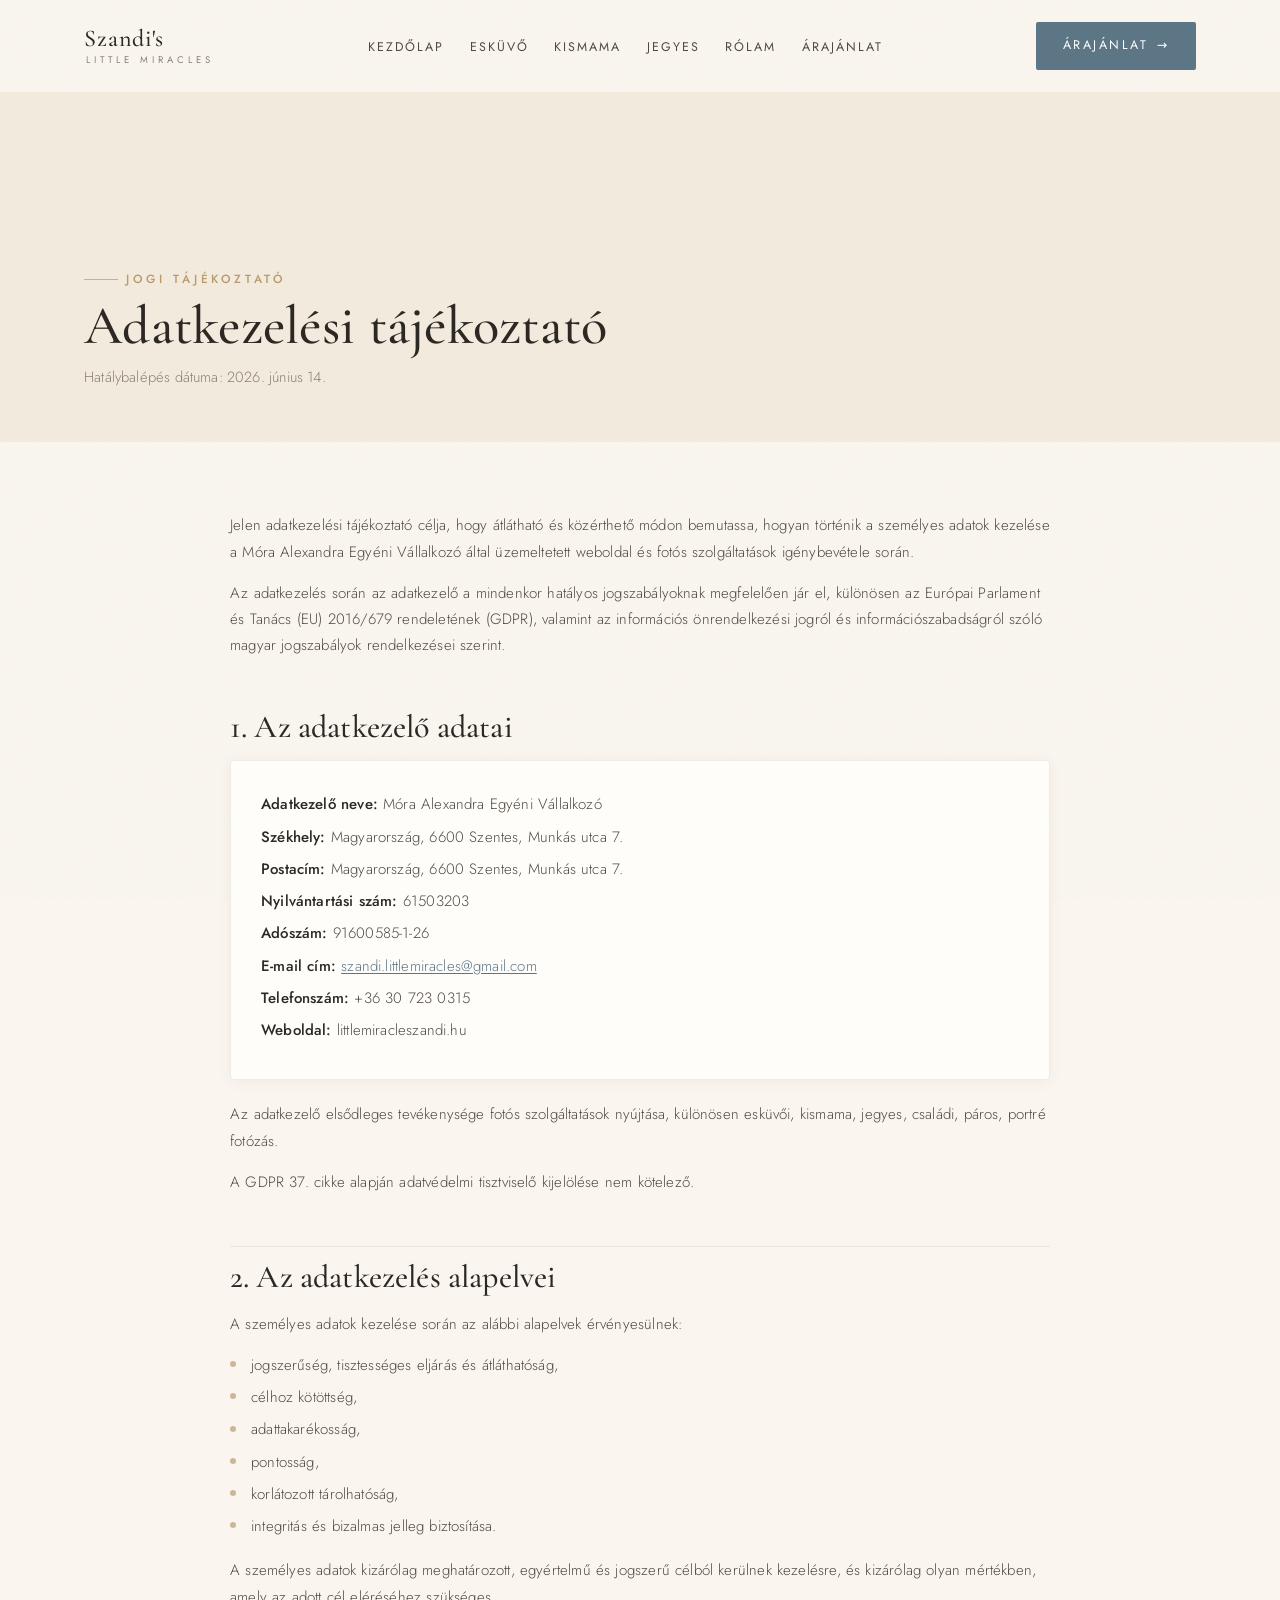
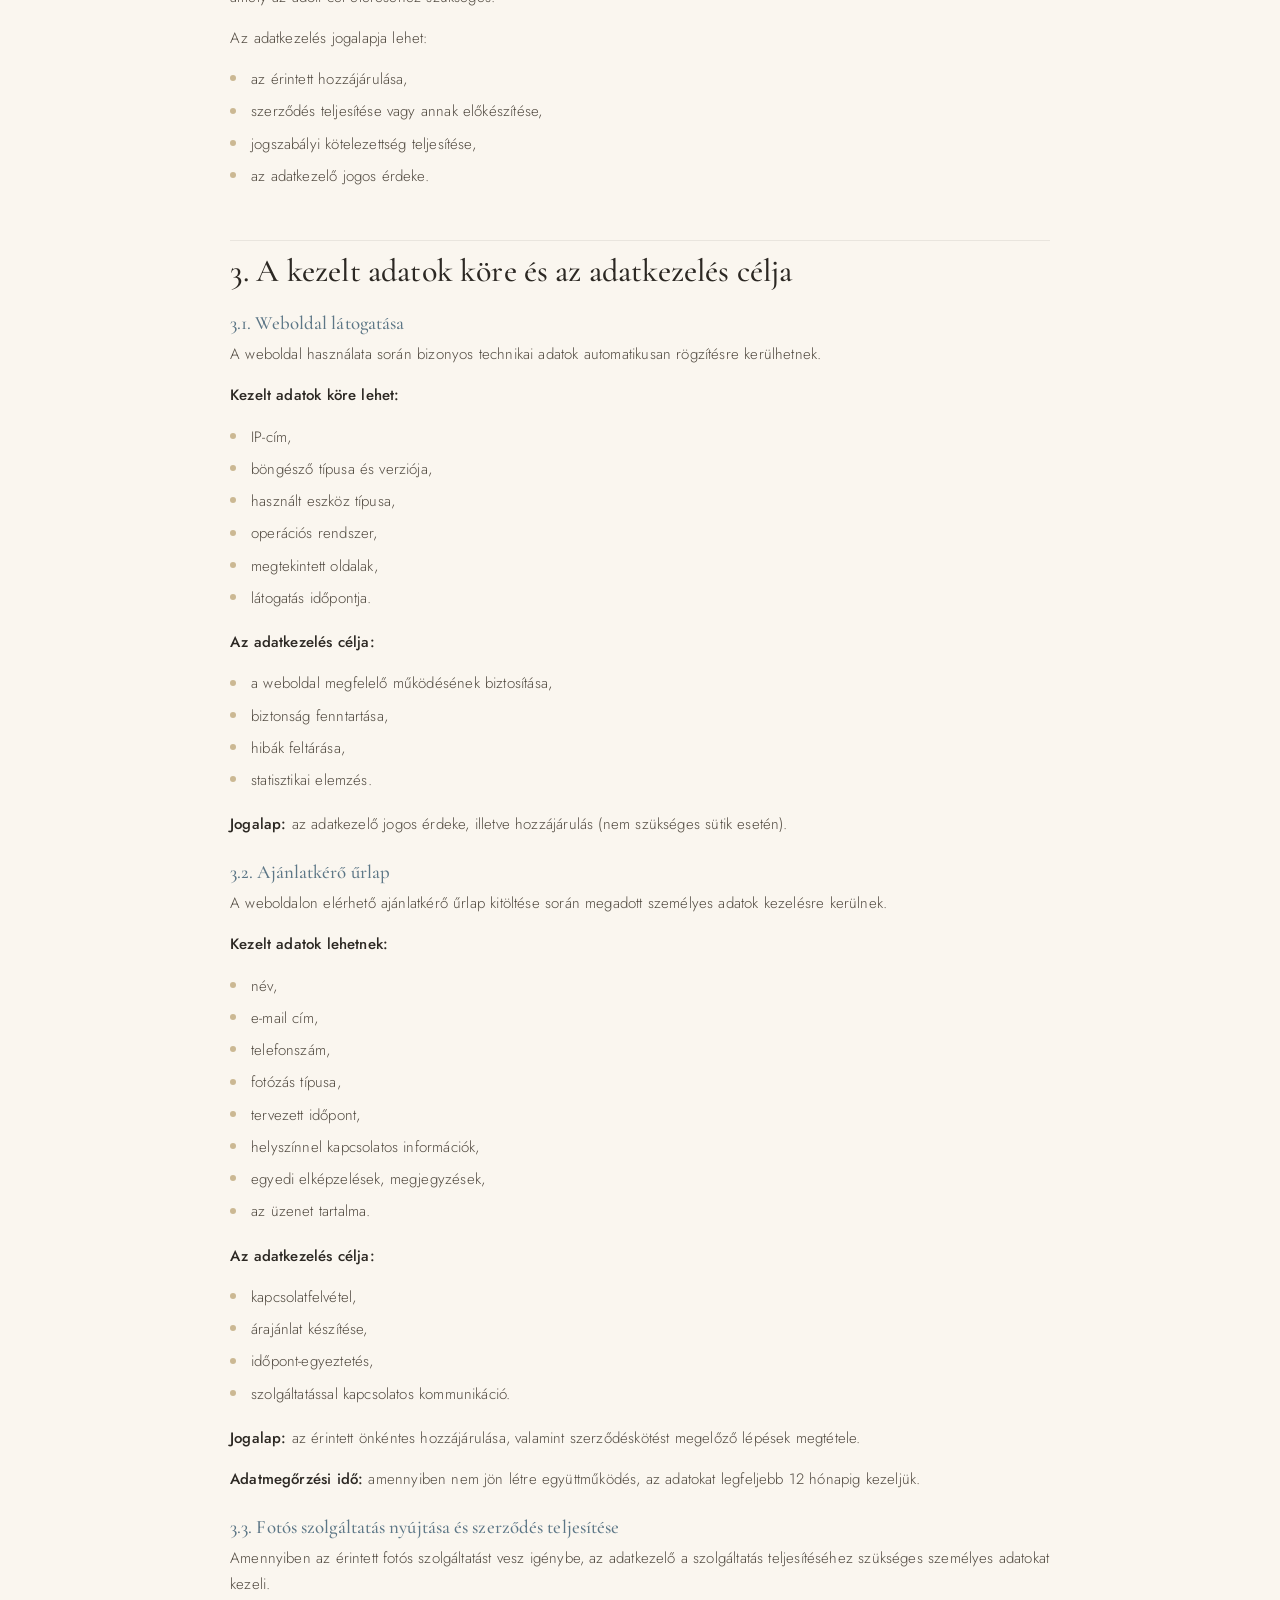
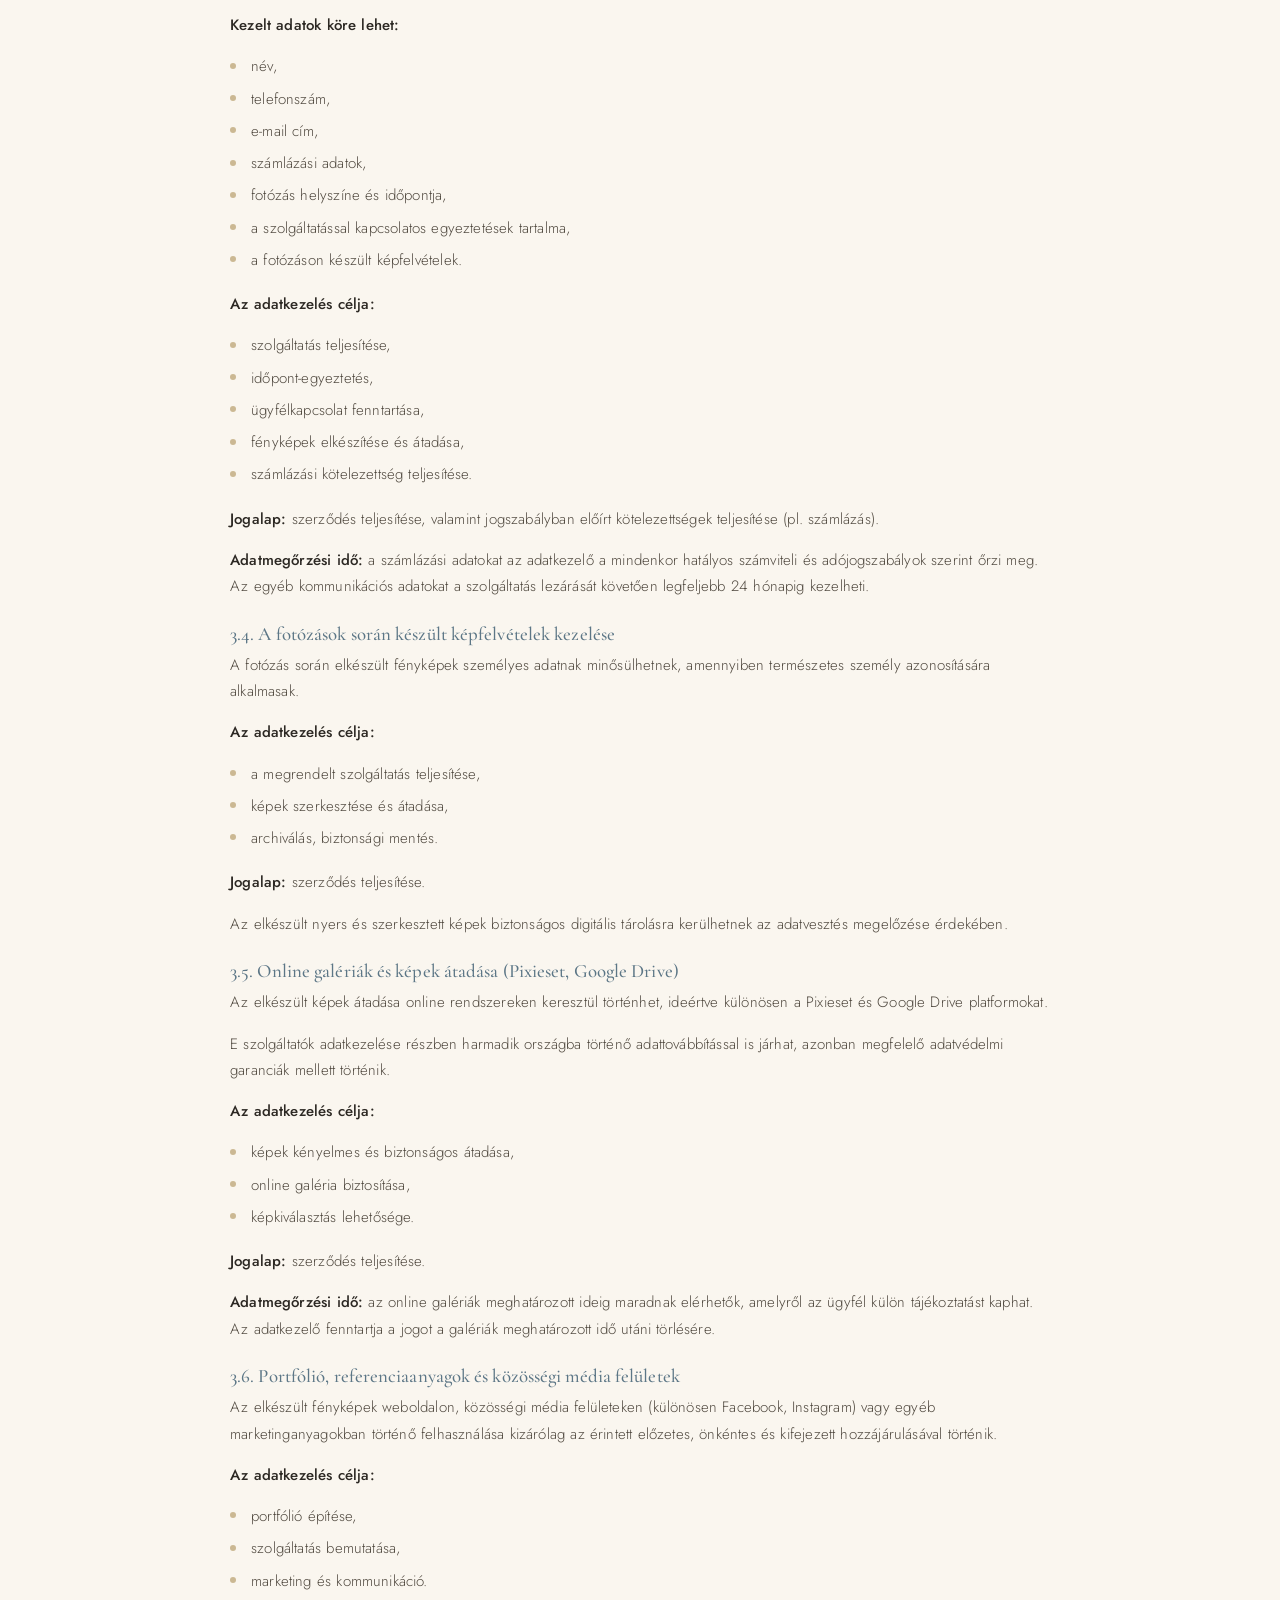
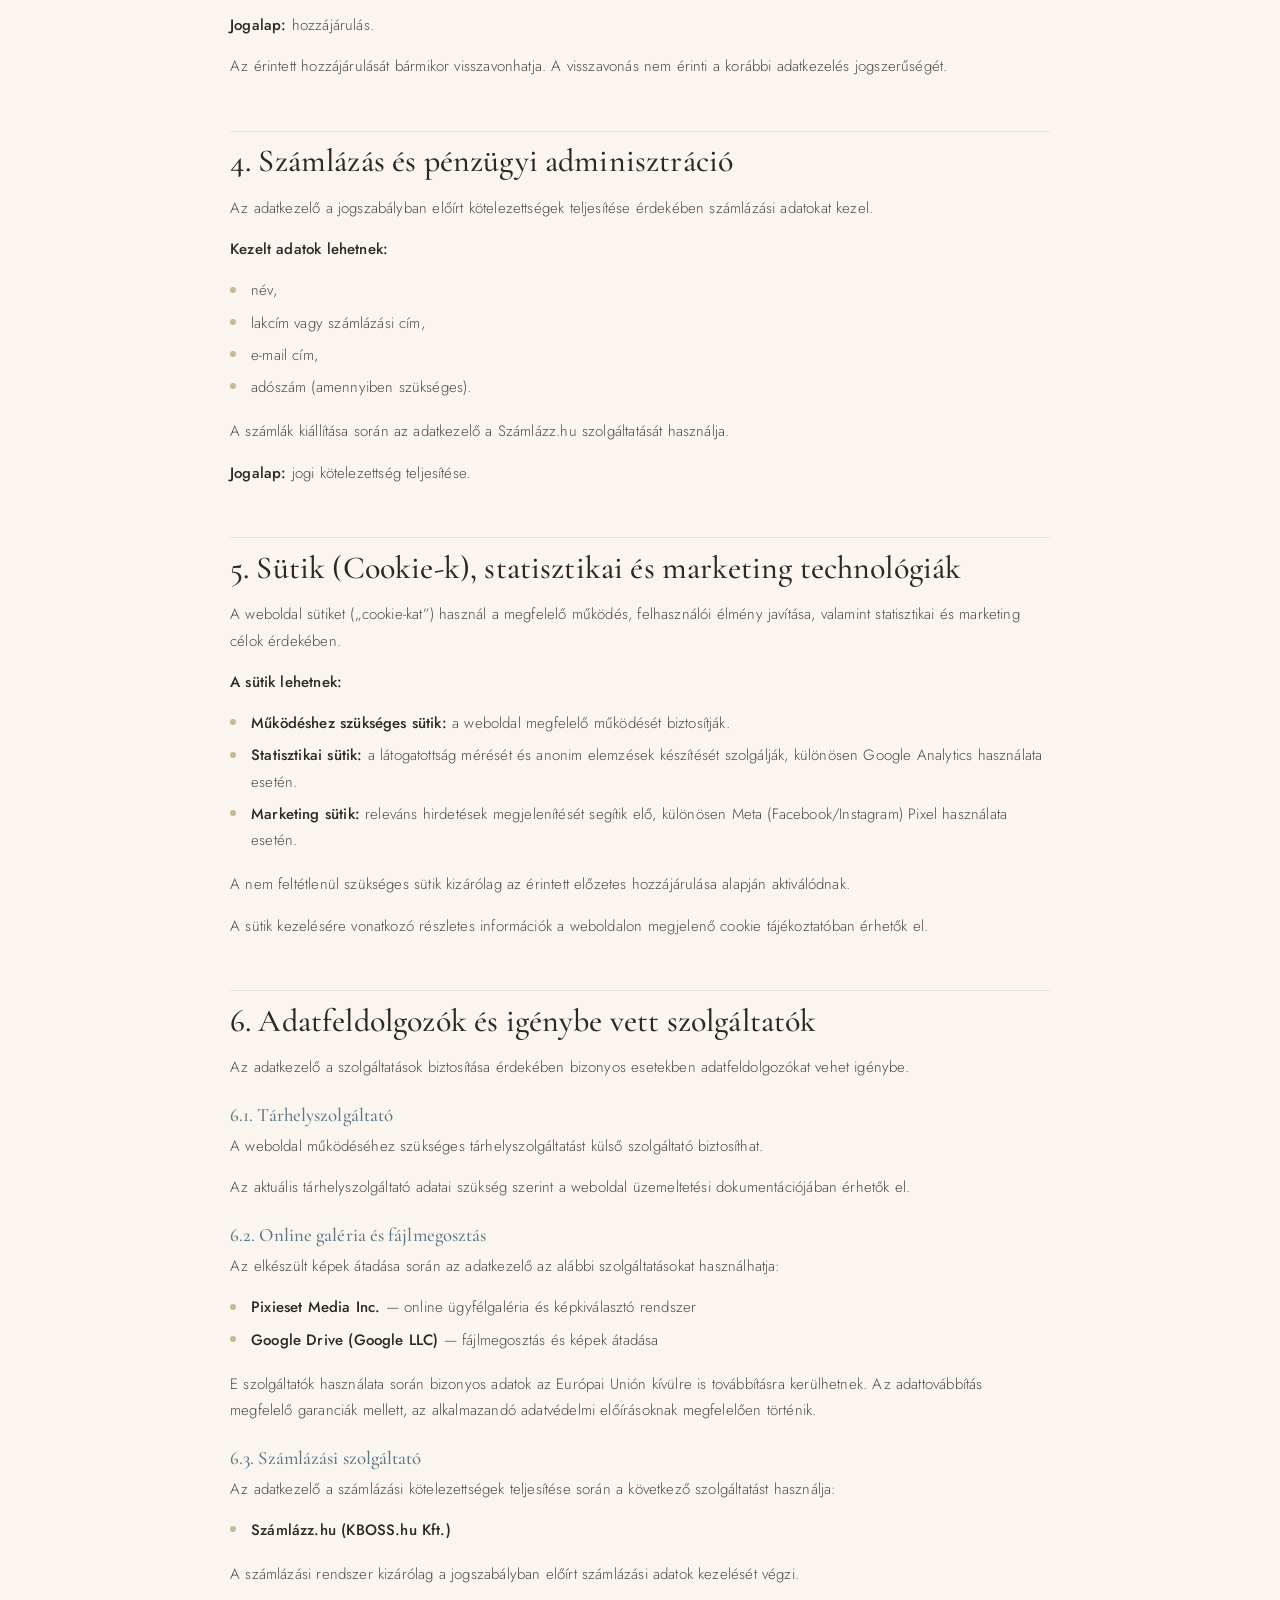
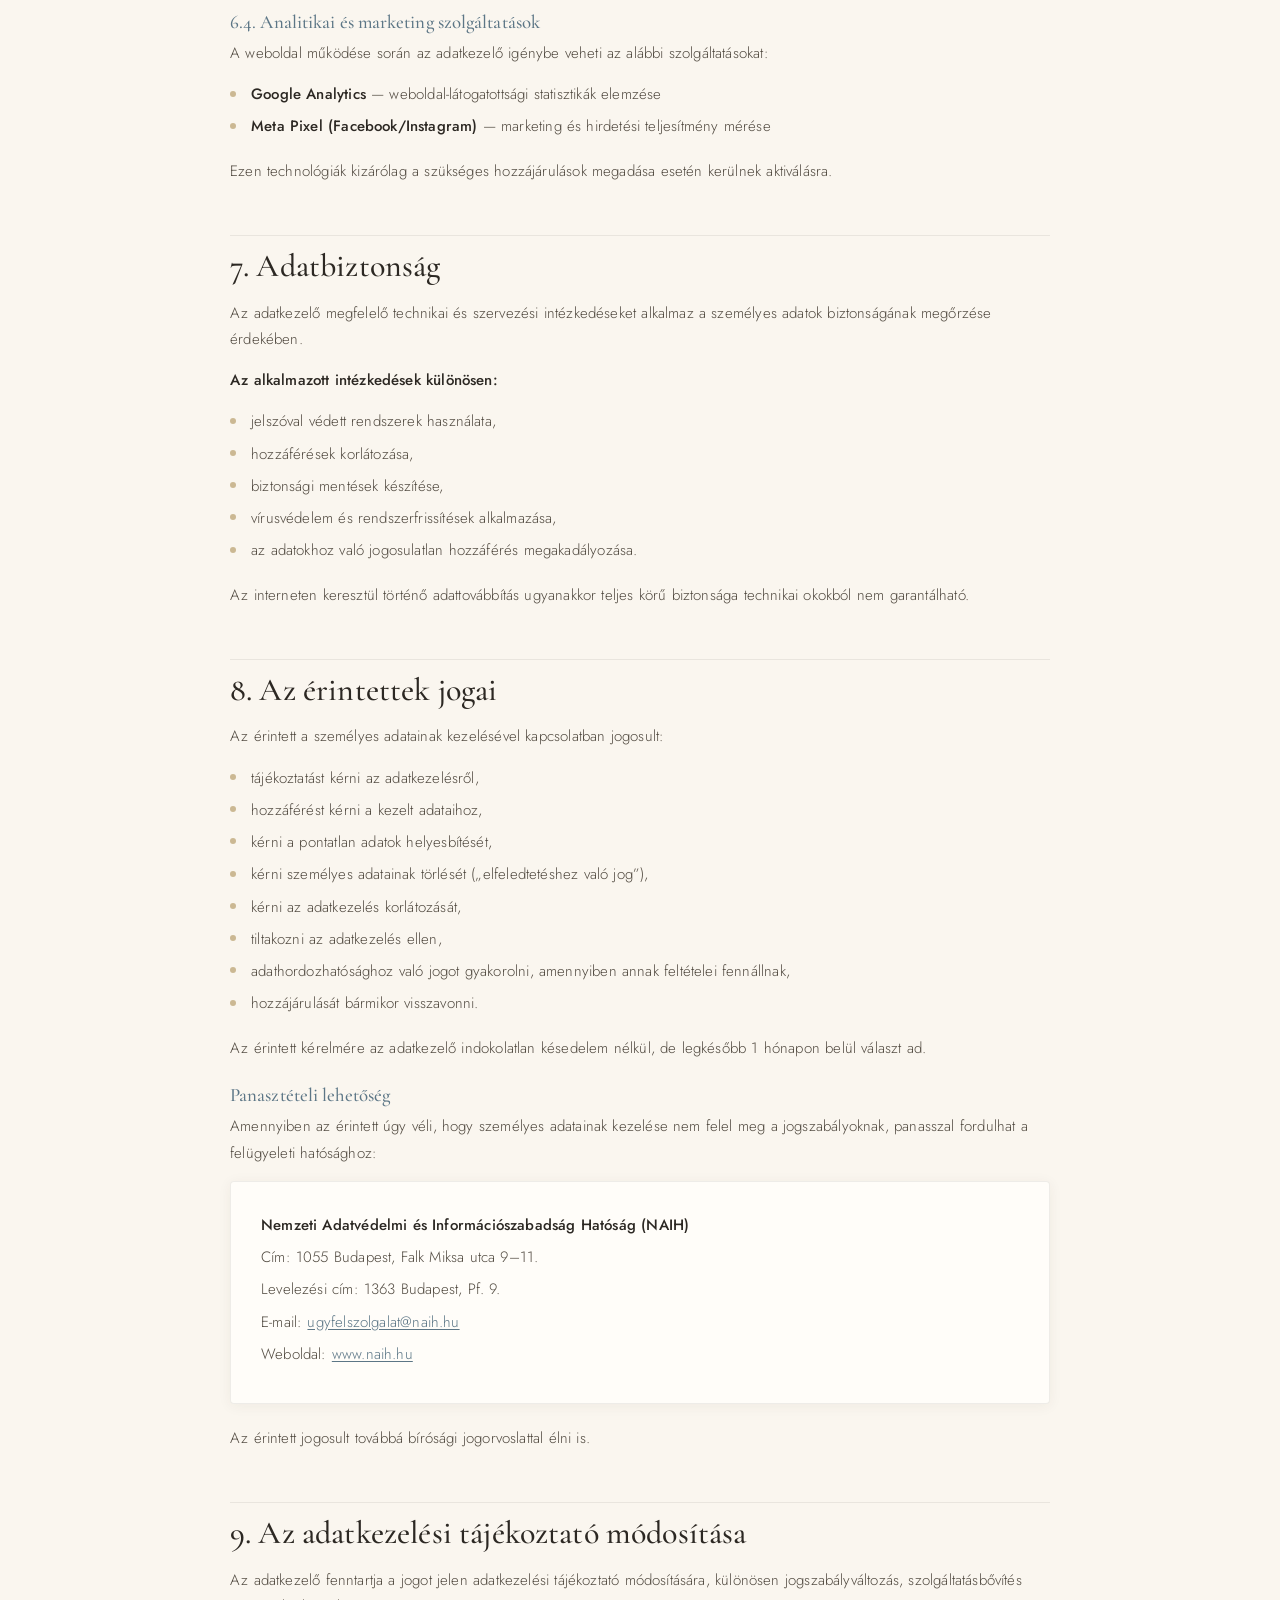
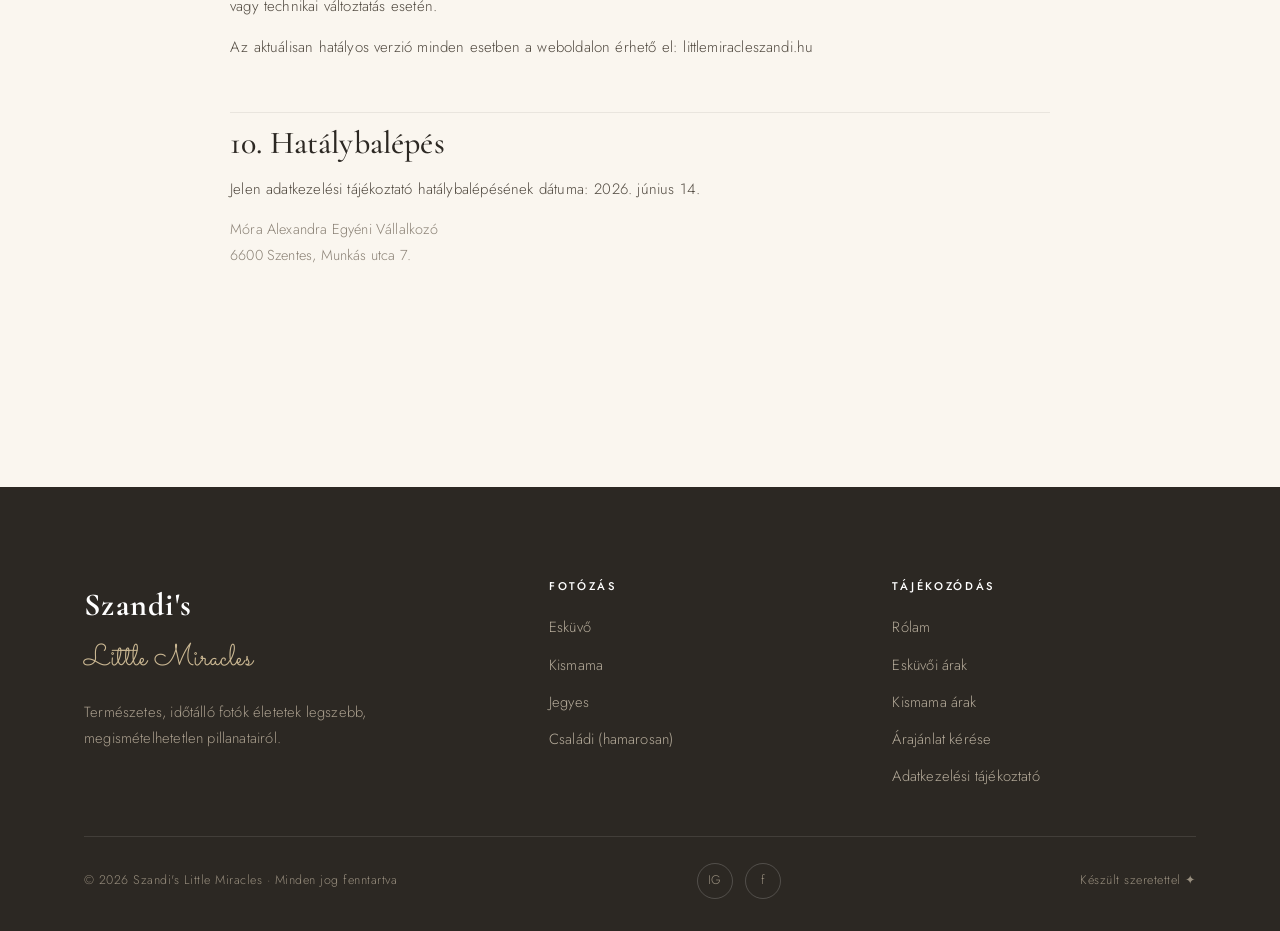
==== commit 40a5be9b: "Adatkezelési oldal: weboldal cím frissítése a valódi domainre (littlemiracleszandi.hu) A korábbi sza" ====
--- a/adatkezeles.html
+++ b/adatkezeles.html
@@ -55,7 +55,7 @@
         <p><span class="lbl">Adószám:</span> 91600585-1-26</p>
         <p><span class="lbl">E-mail cím:</span> <a href="mailto:szandi.littlemiracles@gmail.com">szandi.littlemiracles@gmail.com</a></p>
         <p><span class="lbl">Telefonszám:</span> +36 30 723 0315</p>
-        <p><span class="lbl">Weboldal:</span> www.szandi.littlemiracles.hu</p>
+        <p><span class="lbl">Weboldal:</span> littlemiracleszandi.hu</p>
       </div>
       <p>Az adatkezelő elsődleges tevékenysége fotós szolgáltatások nyújtása, különösen esküvői, kismama, jegyes, családi, páros, portré fotózás.</p>
       <p>A GDPR 37. cikke alapján adatvédelmi tisztviselő kijelölése nem kötelező.</p>
@@ -273,7 +273,7 @@
 
       <h2>9. Az adatkezelési tájékoztató módosítása</h2>
       <p>Az adatkezelő fenntartja a jogot jelen adatkezelési tájékoztató módosítására, különösen jogszabályváltozás, szolgáltatásbővítés vagy technikai változtatás esetén.</p>
-      <p>Az aktuálisan hatályos verzió minden esetben a weboldalon érhető el: www.szandi.littlemiracles.hu</p>
+      <p>Az aktuálisan hatályos verzió minden esetben a weboldalon érhető el: littlemiracleszandi.hu</p>
 
       <h2>10. Hatálybalépés</h2>
       <p>Jelen adatkezelési tájékoztató hatálybalépésének dátuma: 2026. június 14.</p>
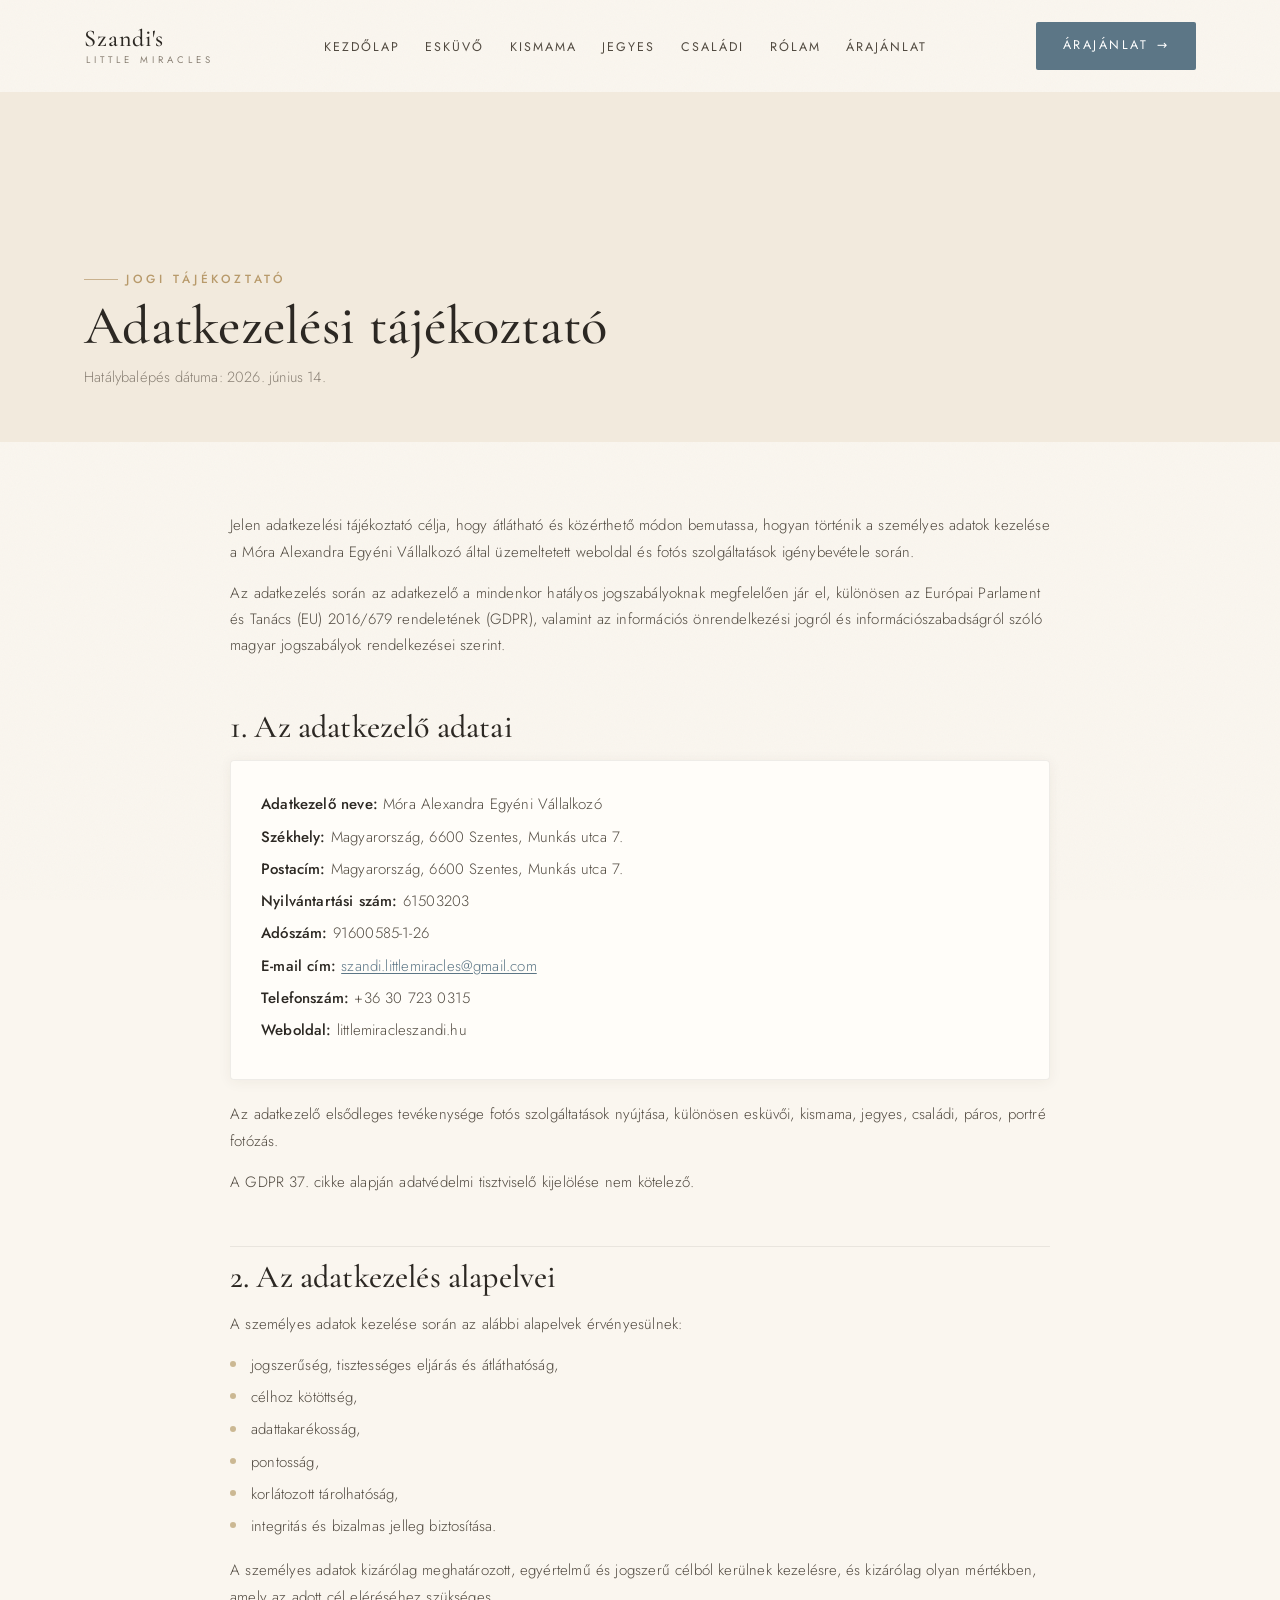
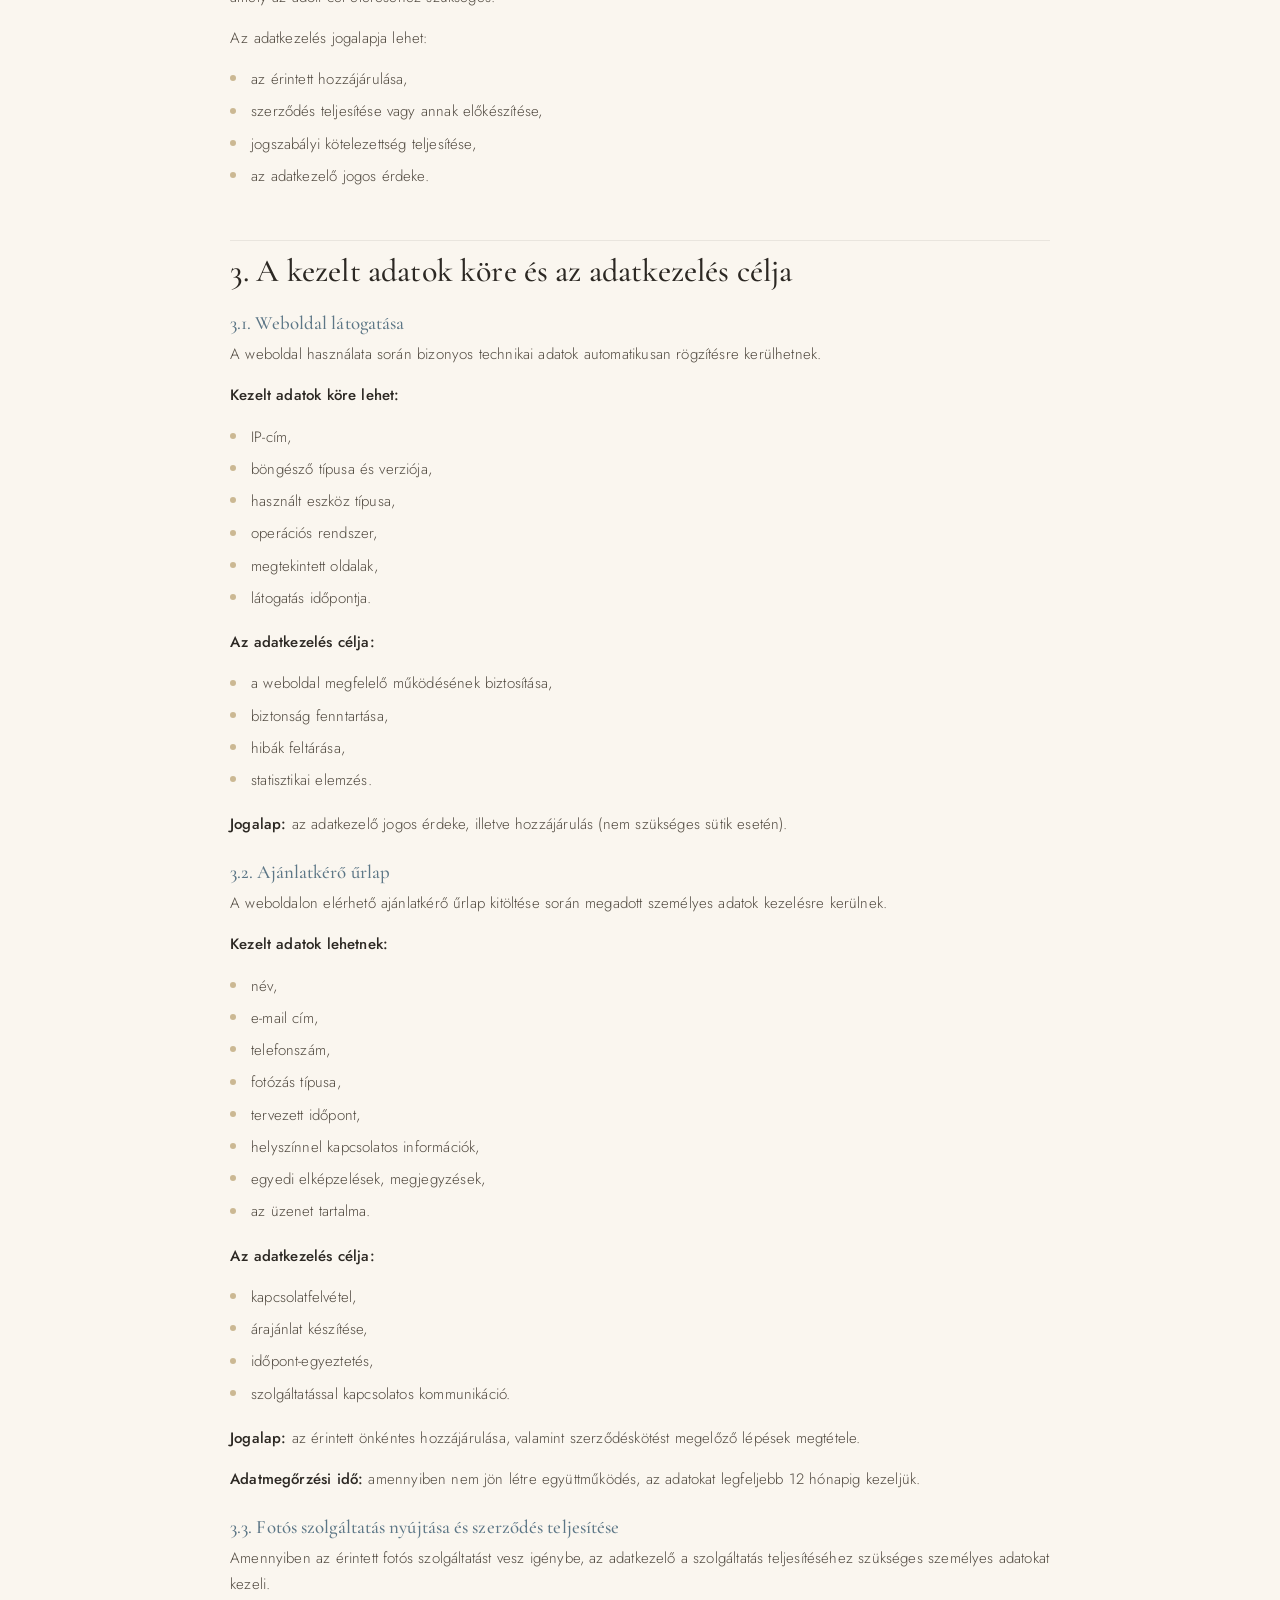
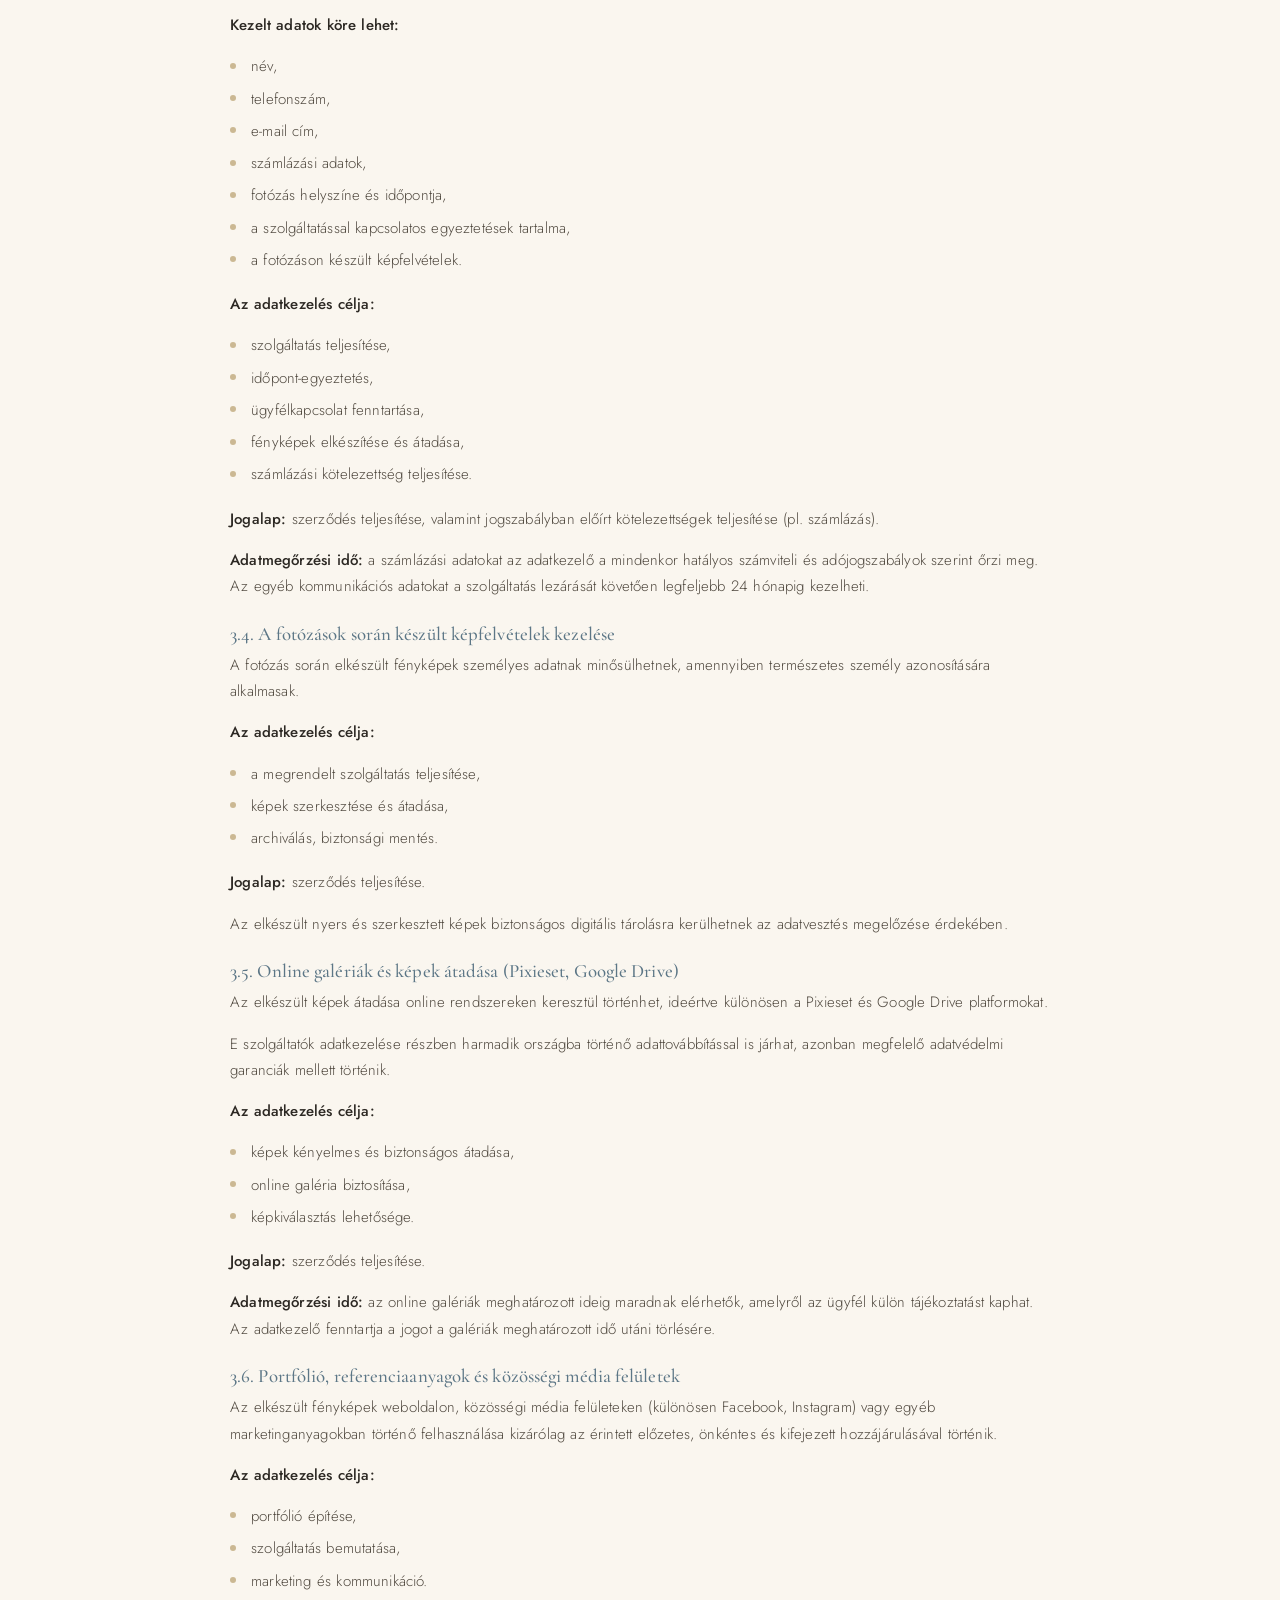
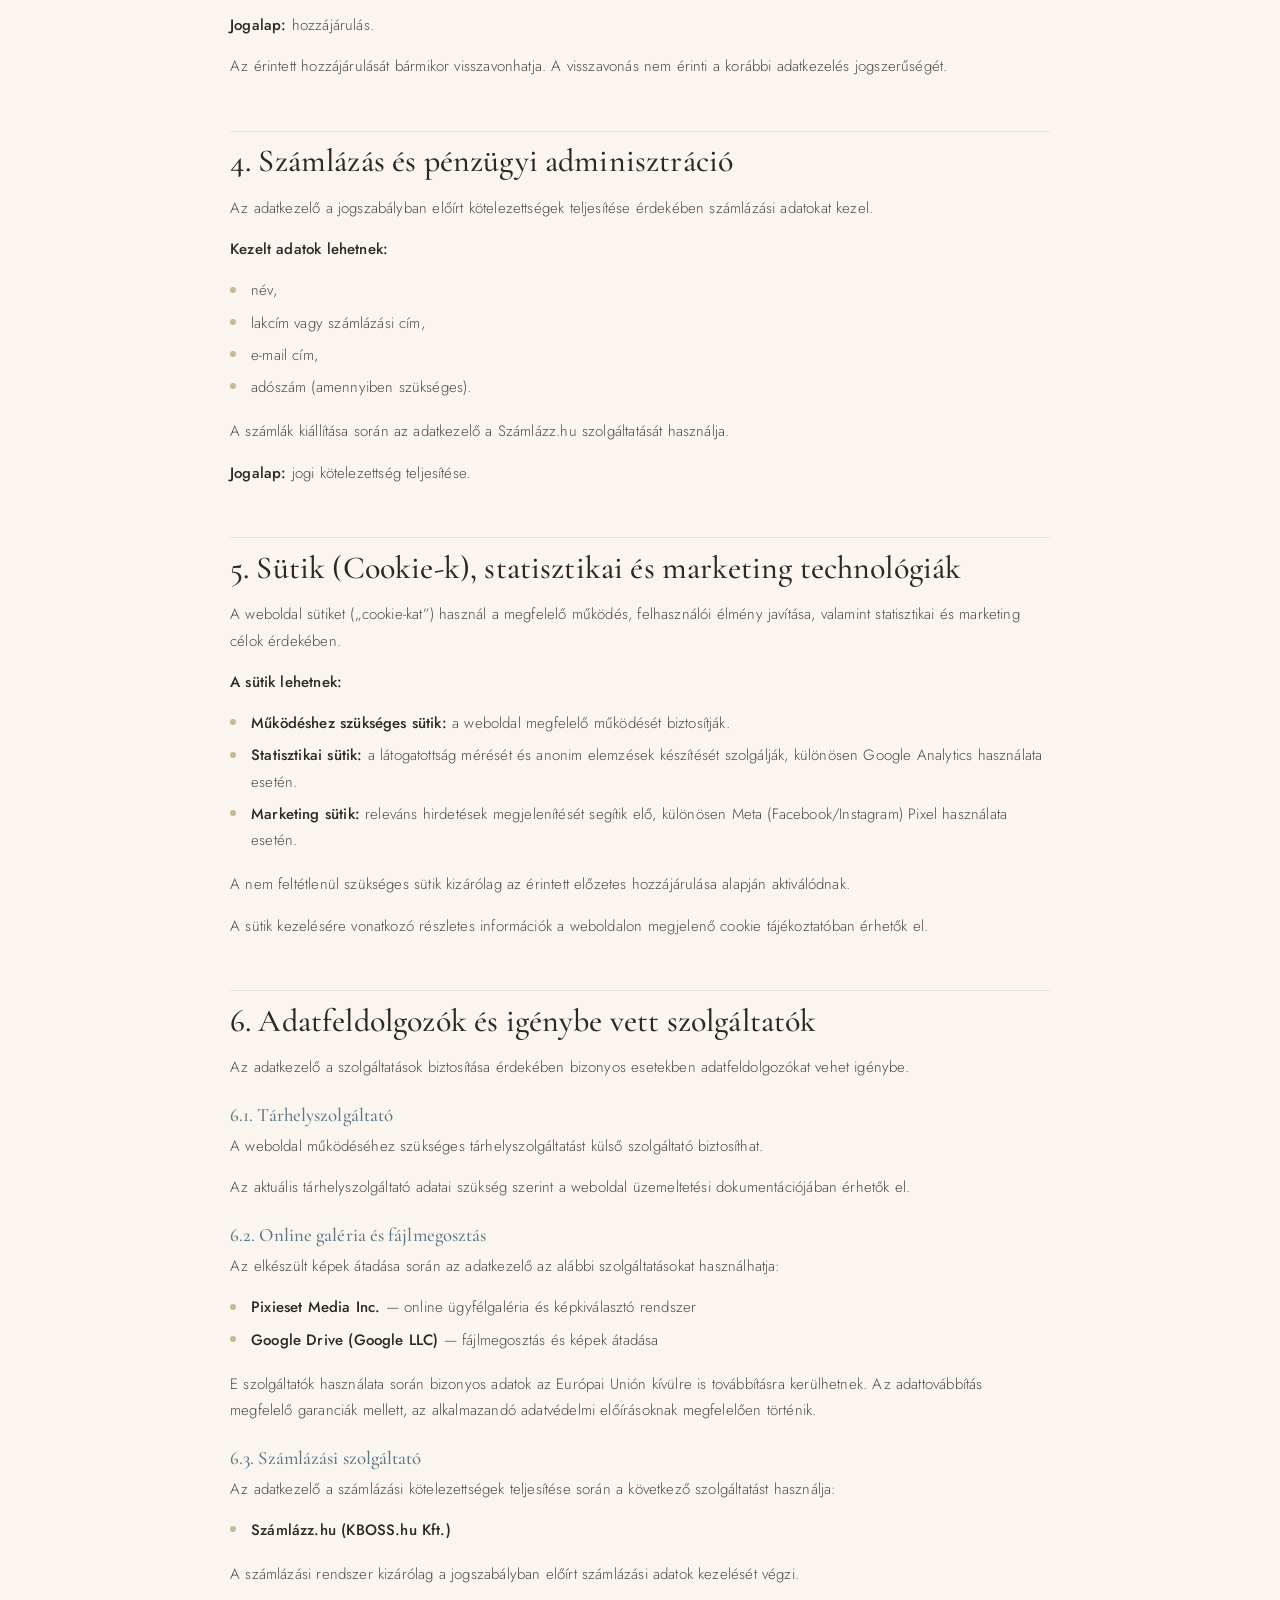
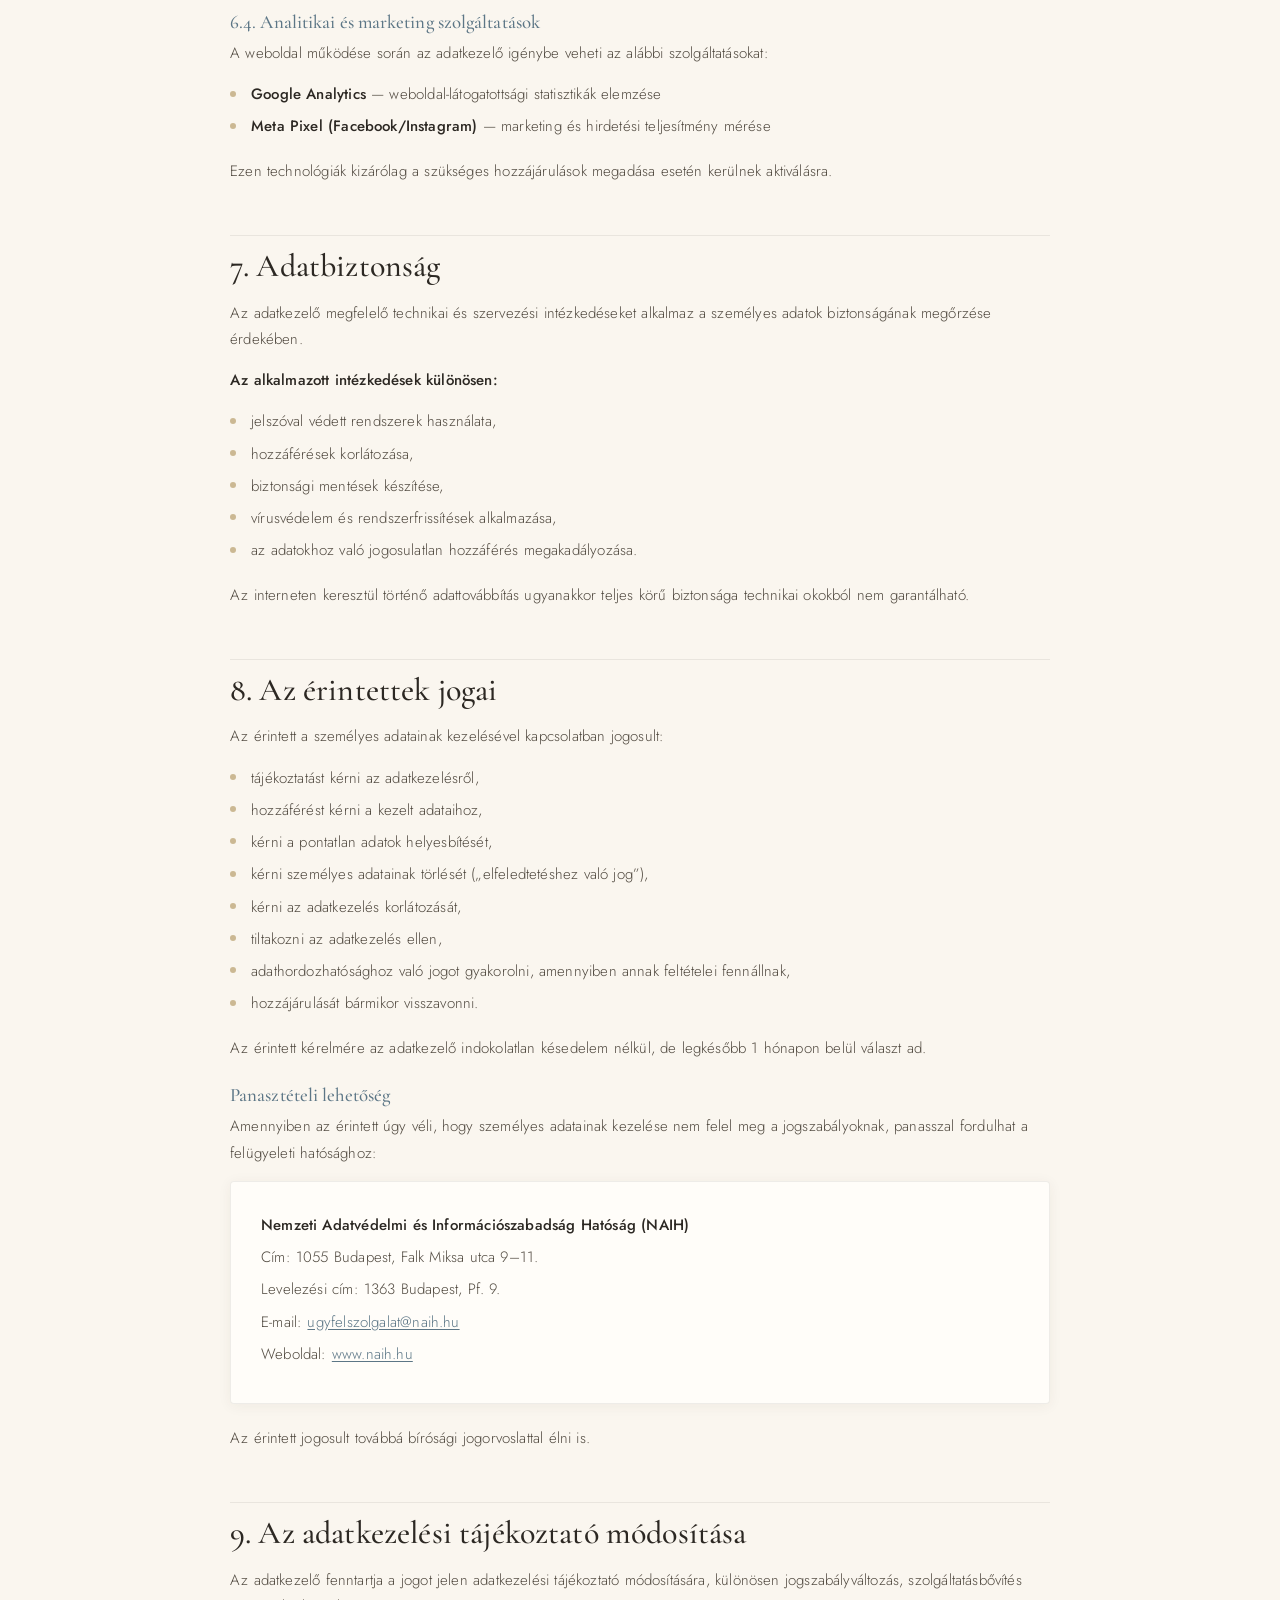
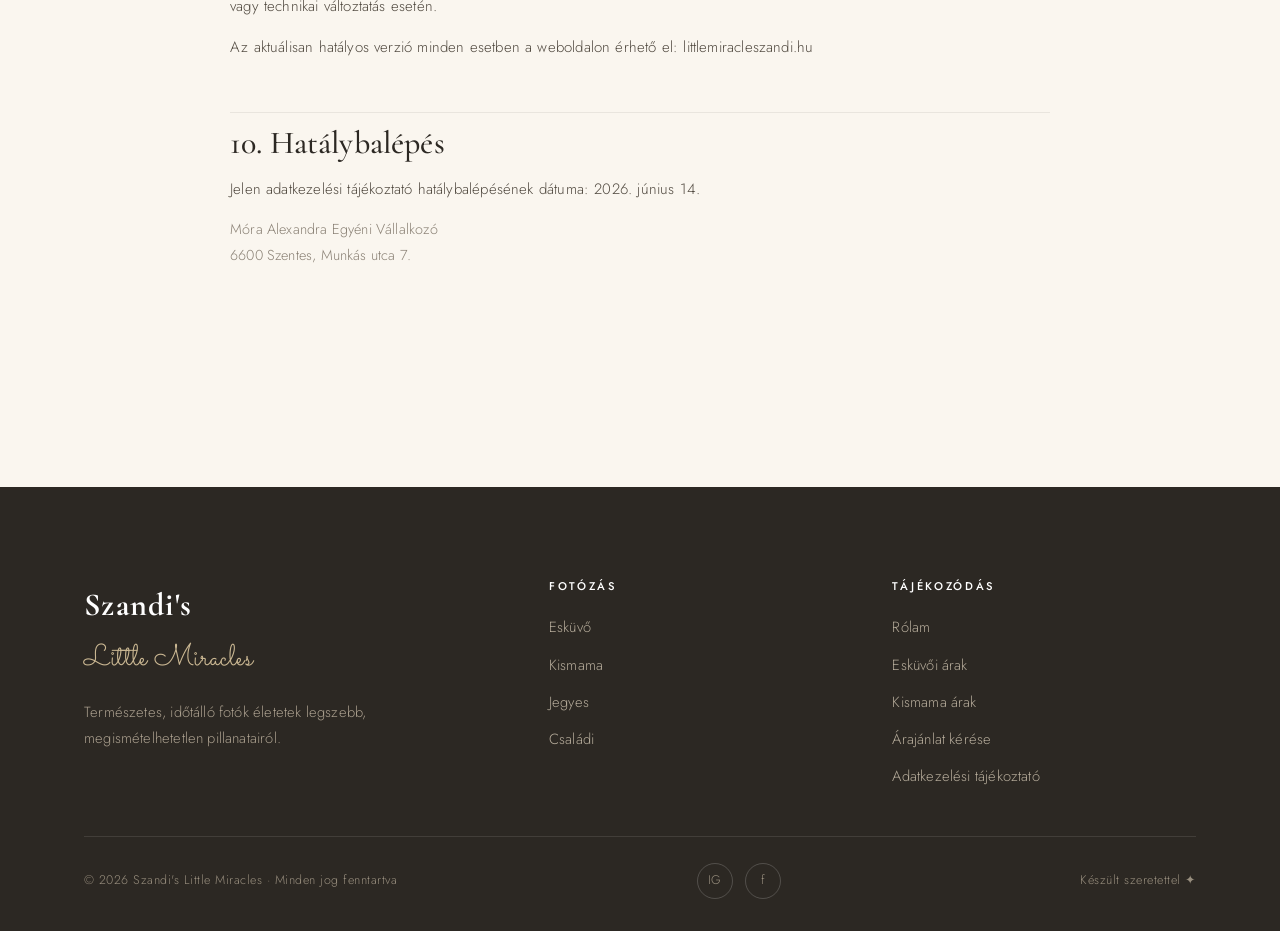
==== commit d492e142: "Csaladi fotozas: uj galeria-oldal + 10 foto, Hamarosan placeholder levaltva - Uj csaladi.html (galer" ====
--- a/adatkezeles.html
+++ b/adatkezeles.html
@@ -21,6 +21,7 @@
       <li><a href="eskuvo.html">Esküvő</a></li>
       <li><a href="kismama.html">Kismama</a></li>
       <li><a href="jegyes.html">Jegyes</a></li>
+      <li><a href="csaladi.html">Családi</a></li>
       <li><a href="index.html#rolam">Rólam</a></li>
       <li><a href="index.html#ajanlat">Árajánlat</a></li>
     </ul>
@@ -298,7 +299,7 @@
           <li><a href="eskuvo.html">Esküvő</a></li>
           <li><a href="kismama.html">Kismama</a></li>
           <li><a href="jegyes.html">Jegyes</a></li>
-          <li><a href="index.html#szolgaltatasok">Családi (hamarosan)</a></li>
+          <li><a href="csaladi.html">Családi</a></li>
         </ul>
       </div>
       <div class="footer-col">
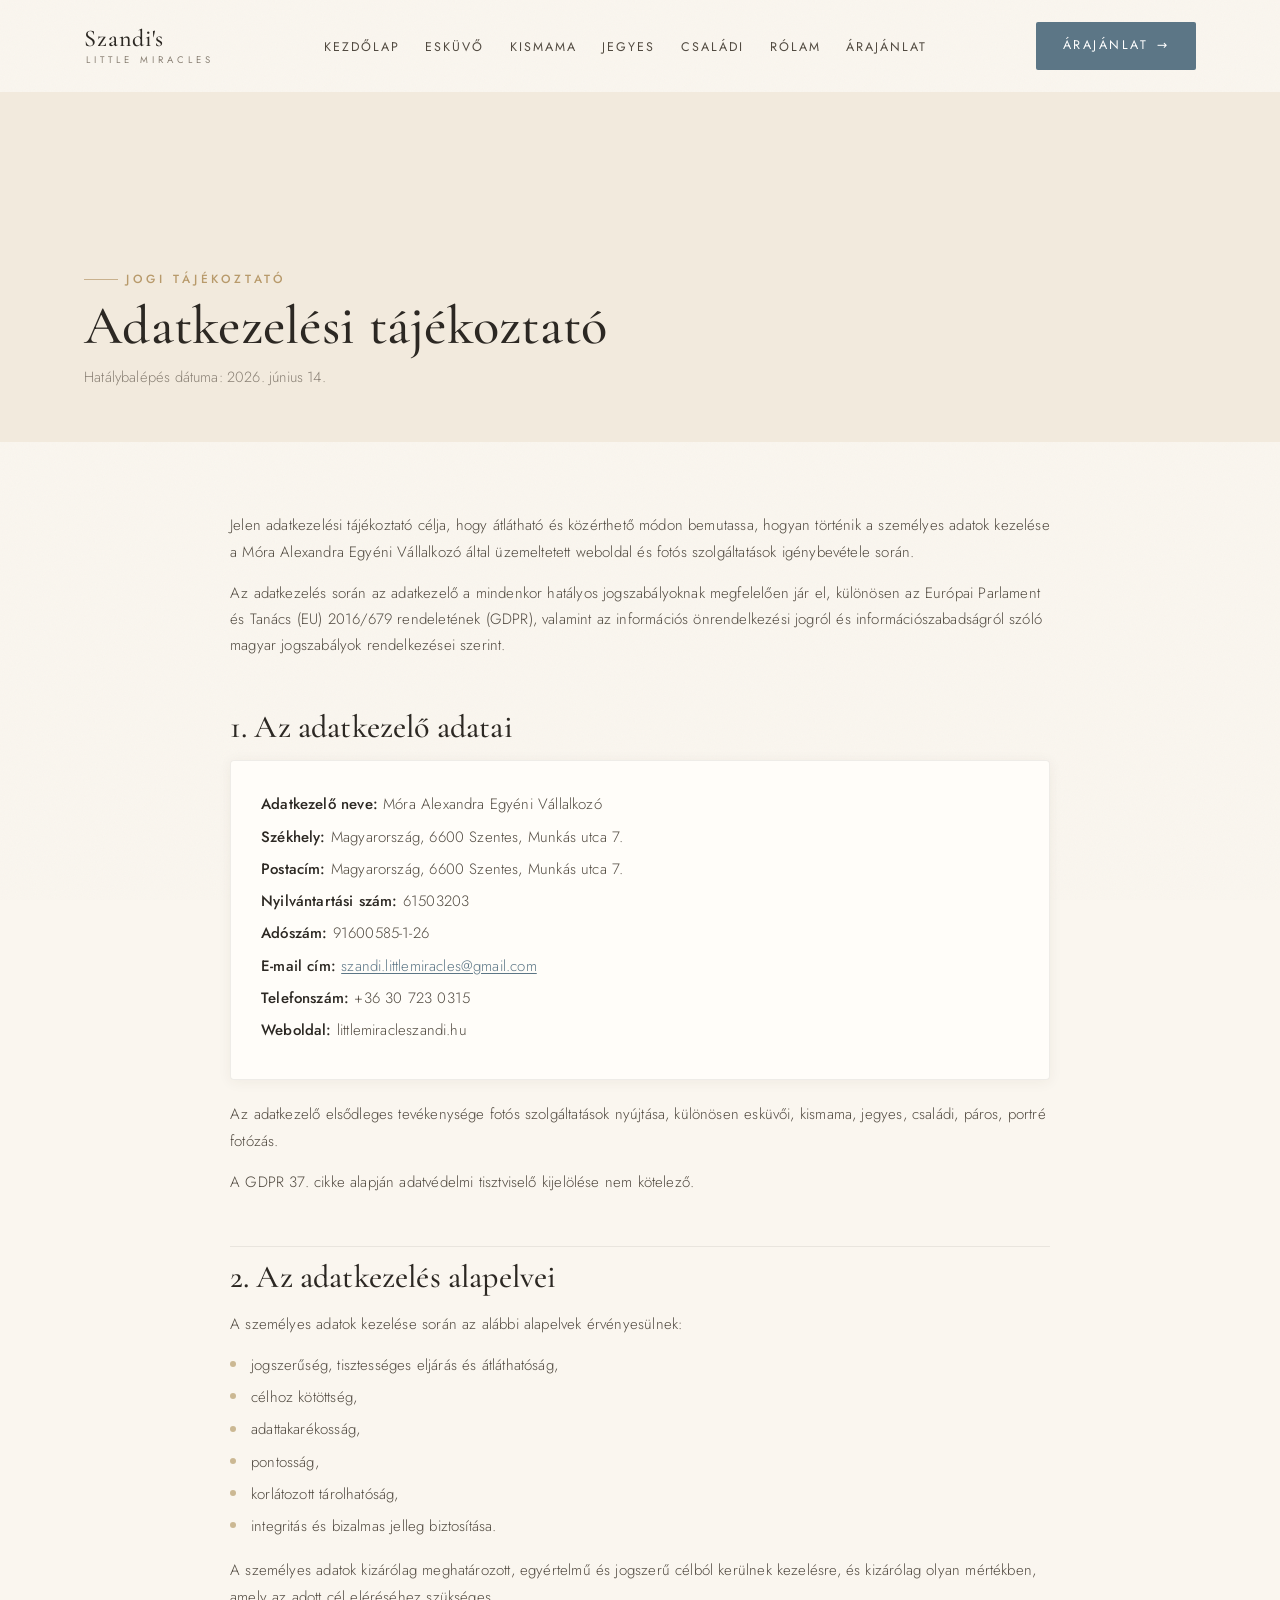
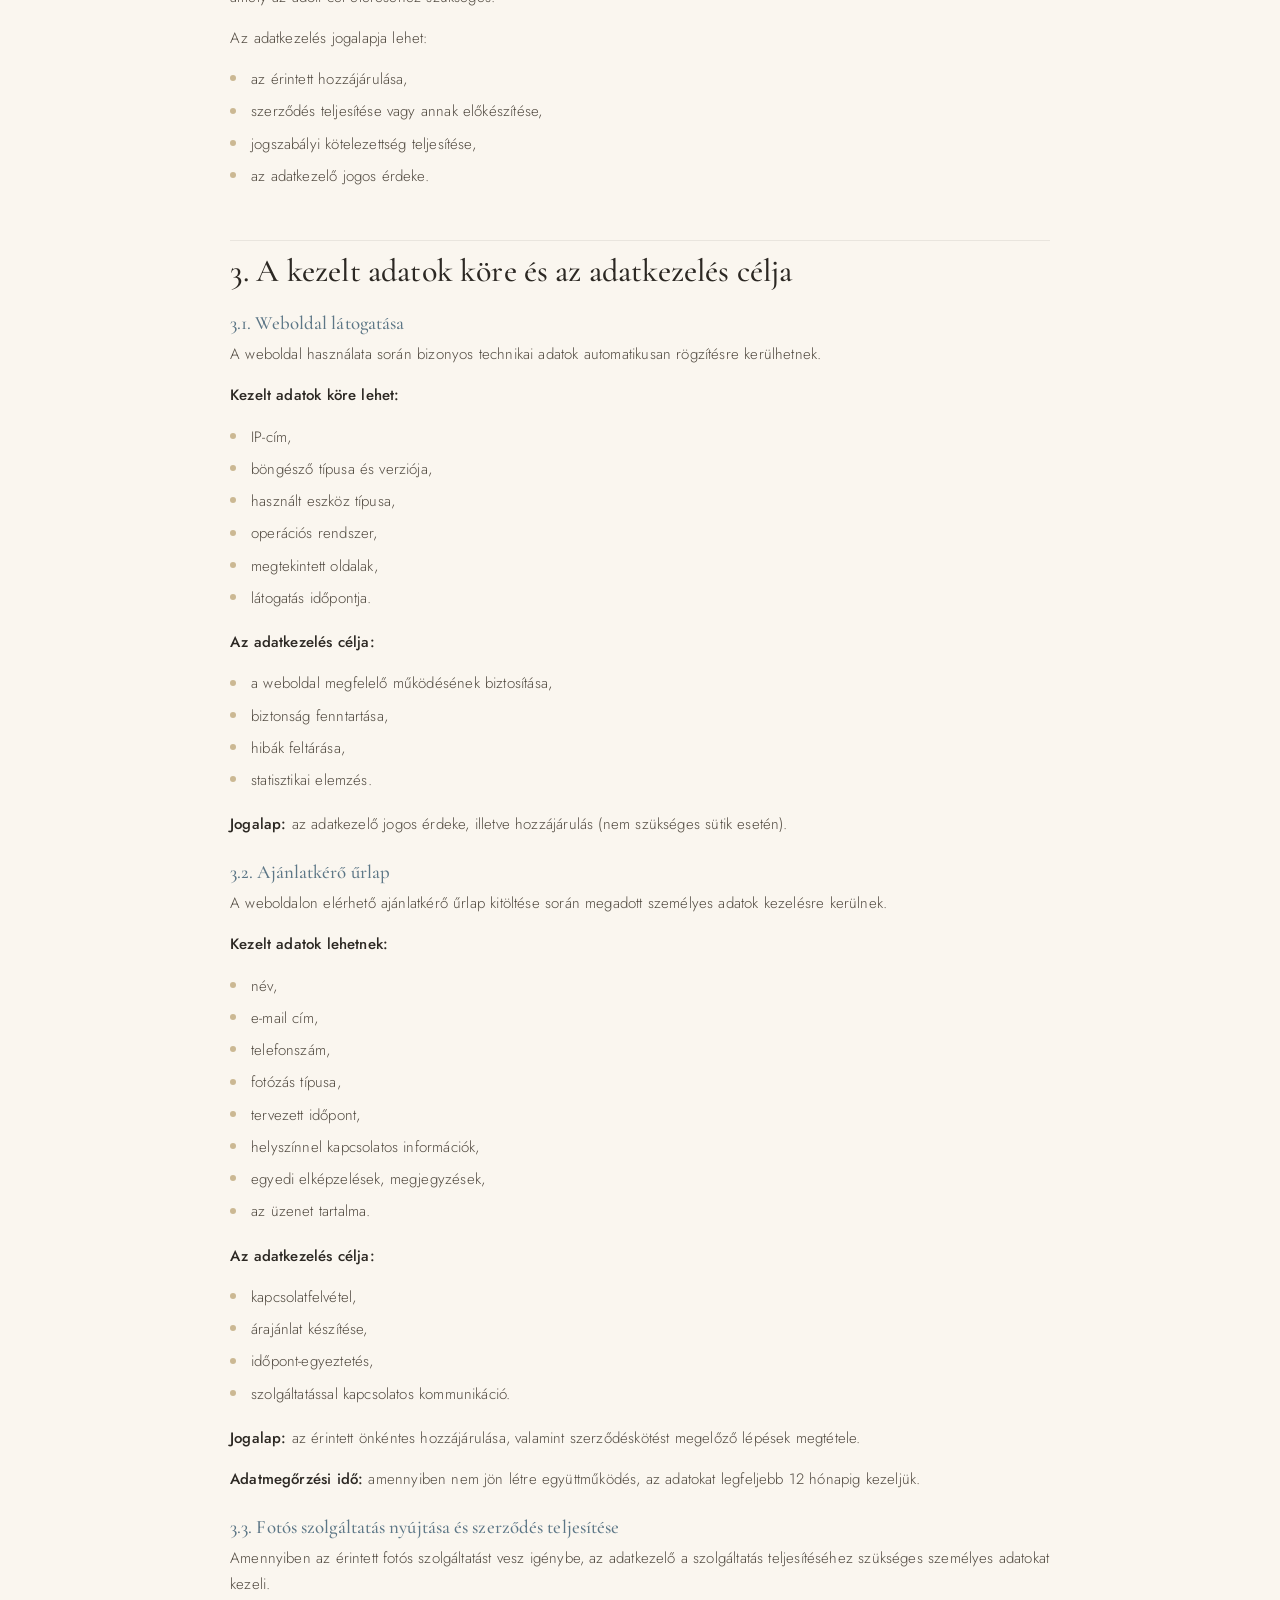
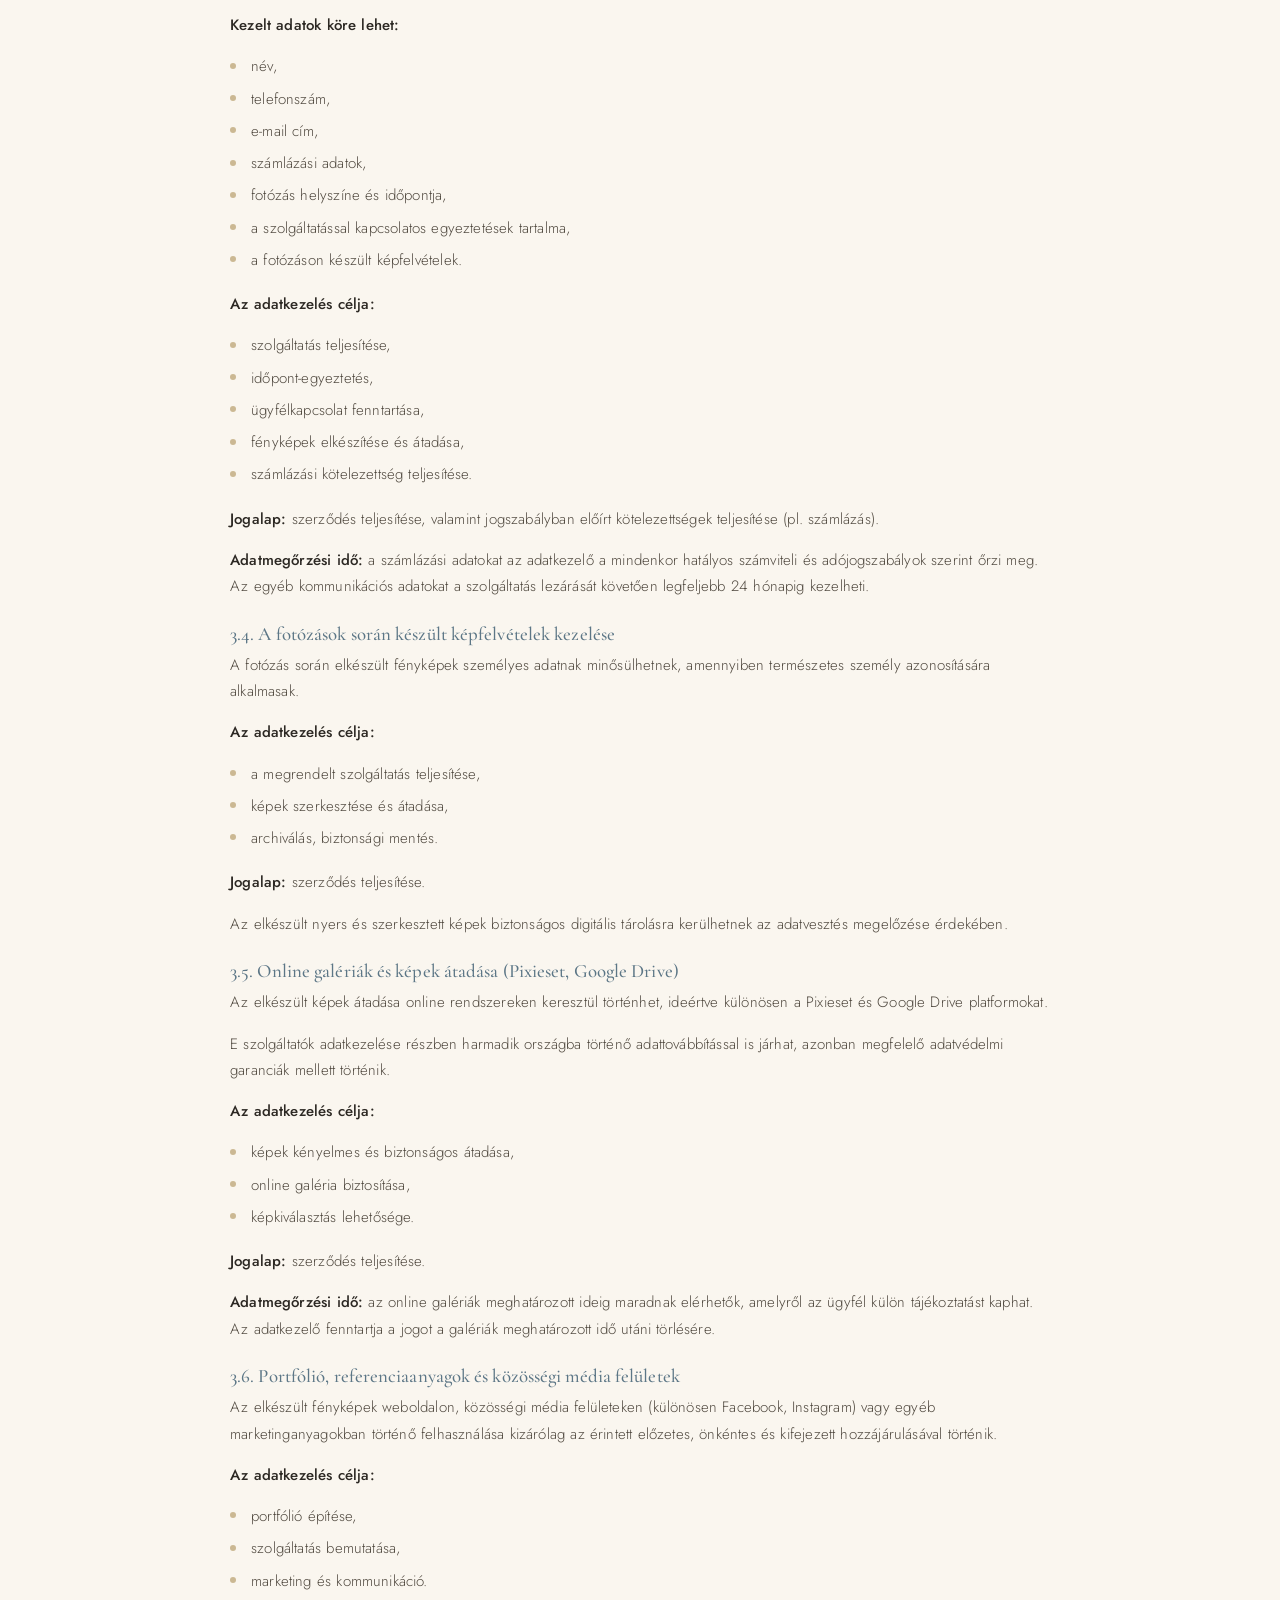
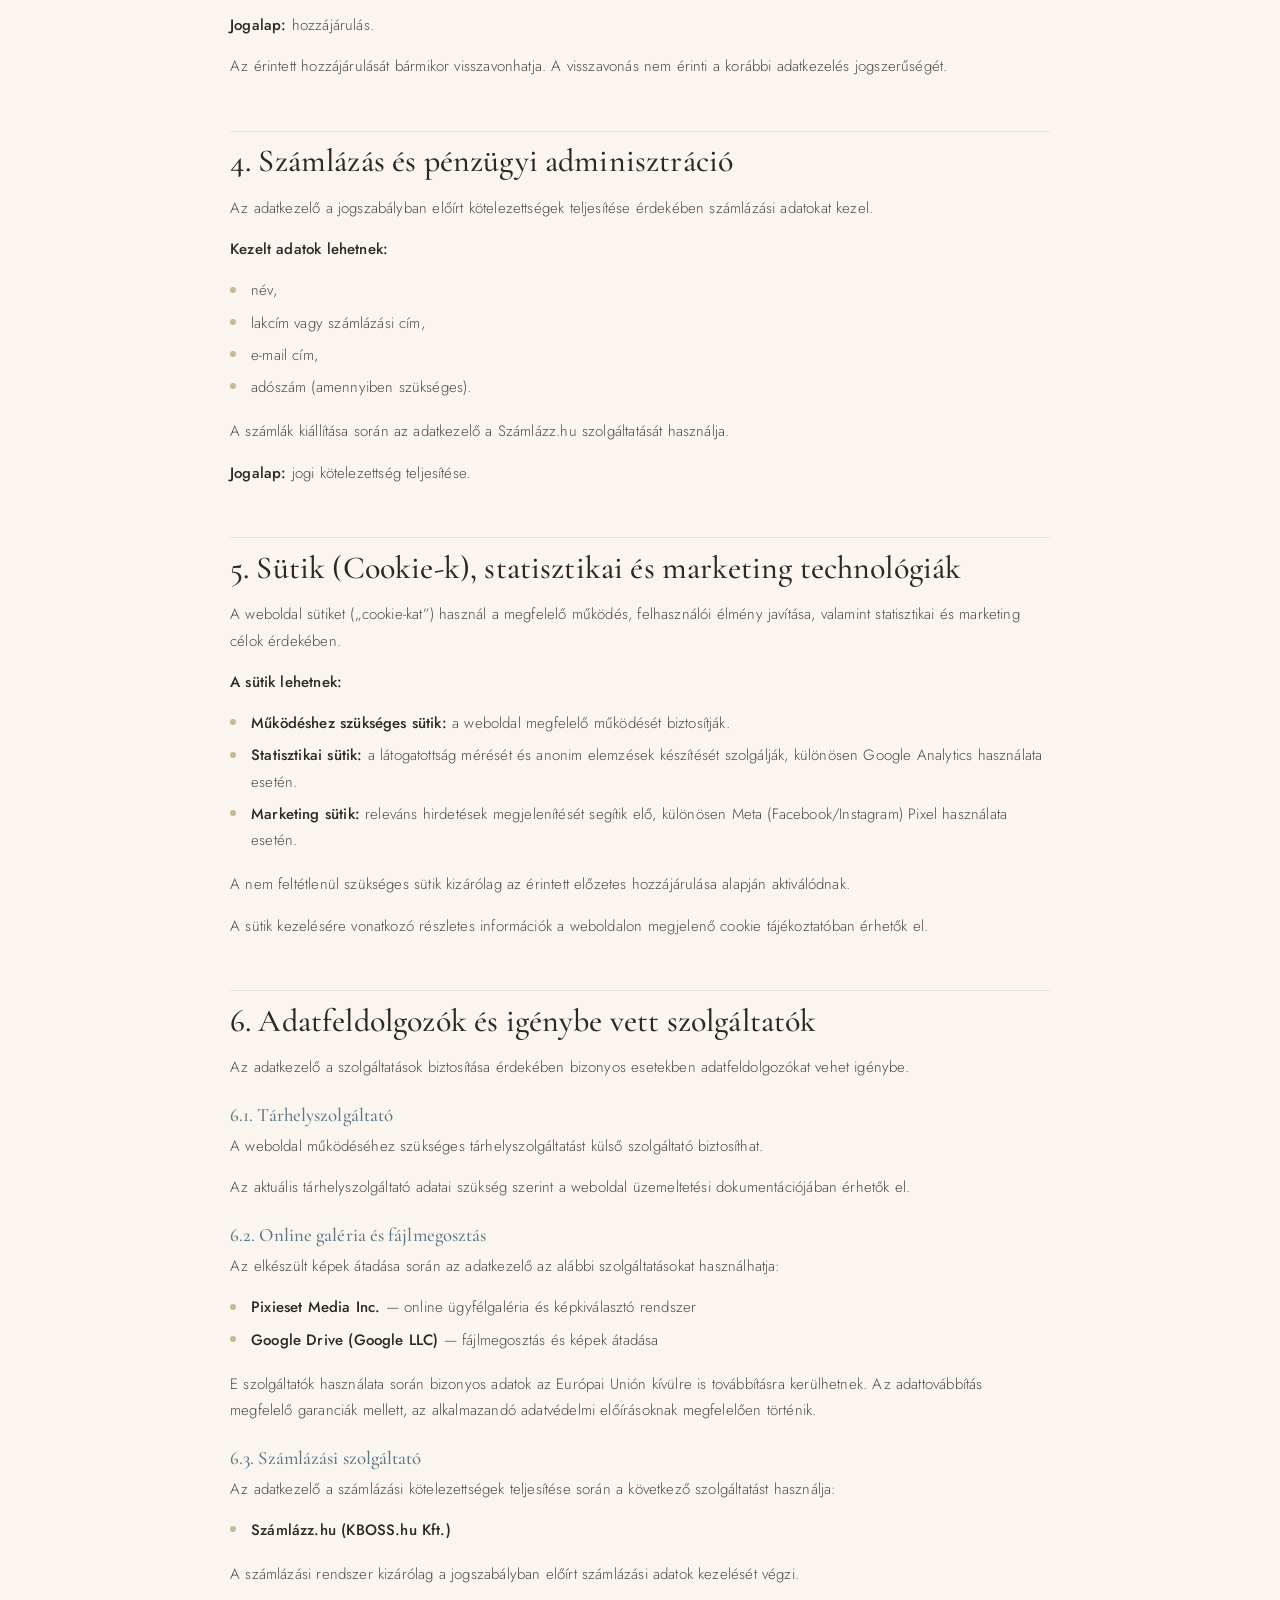
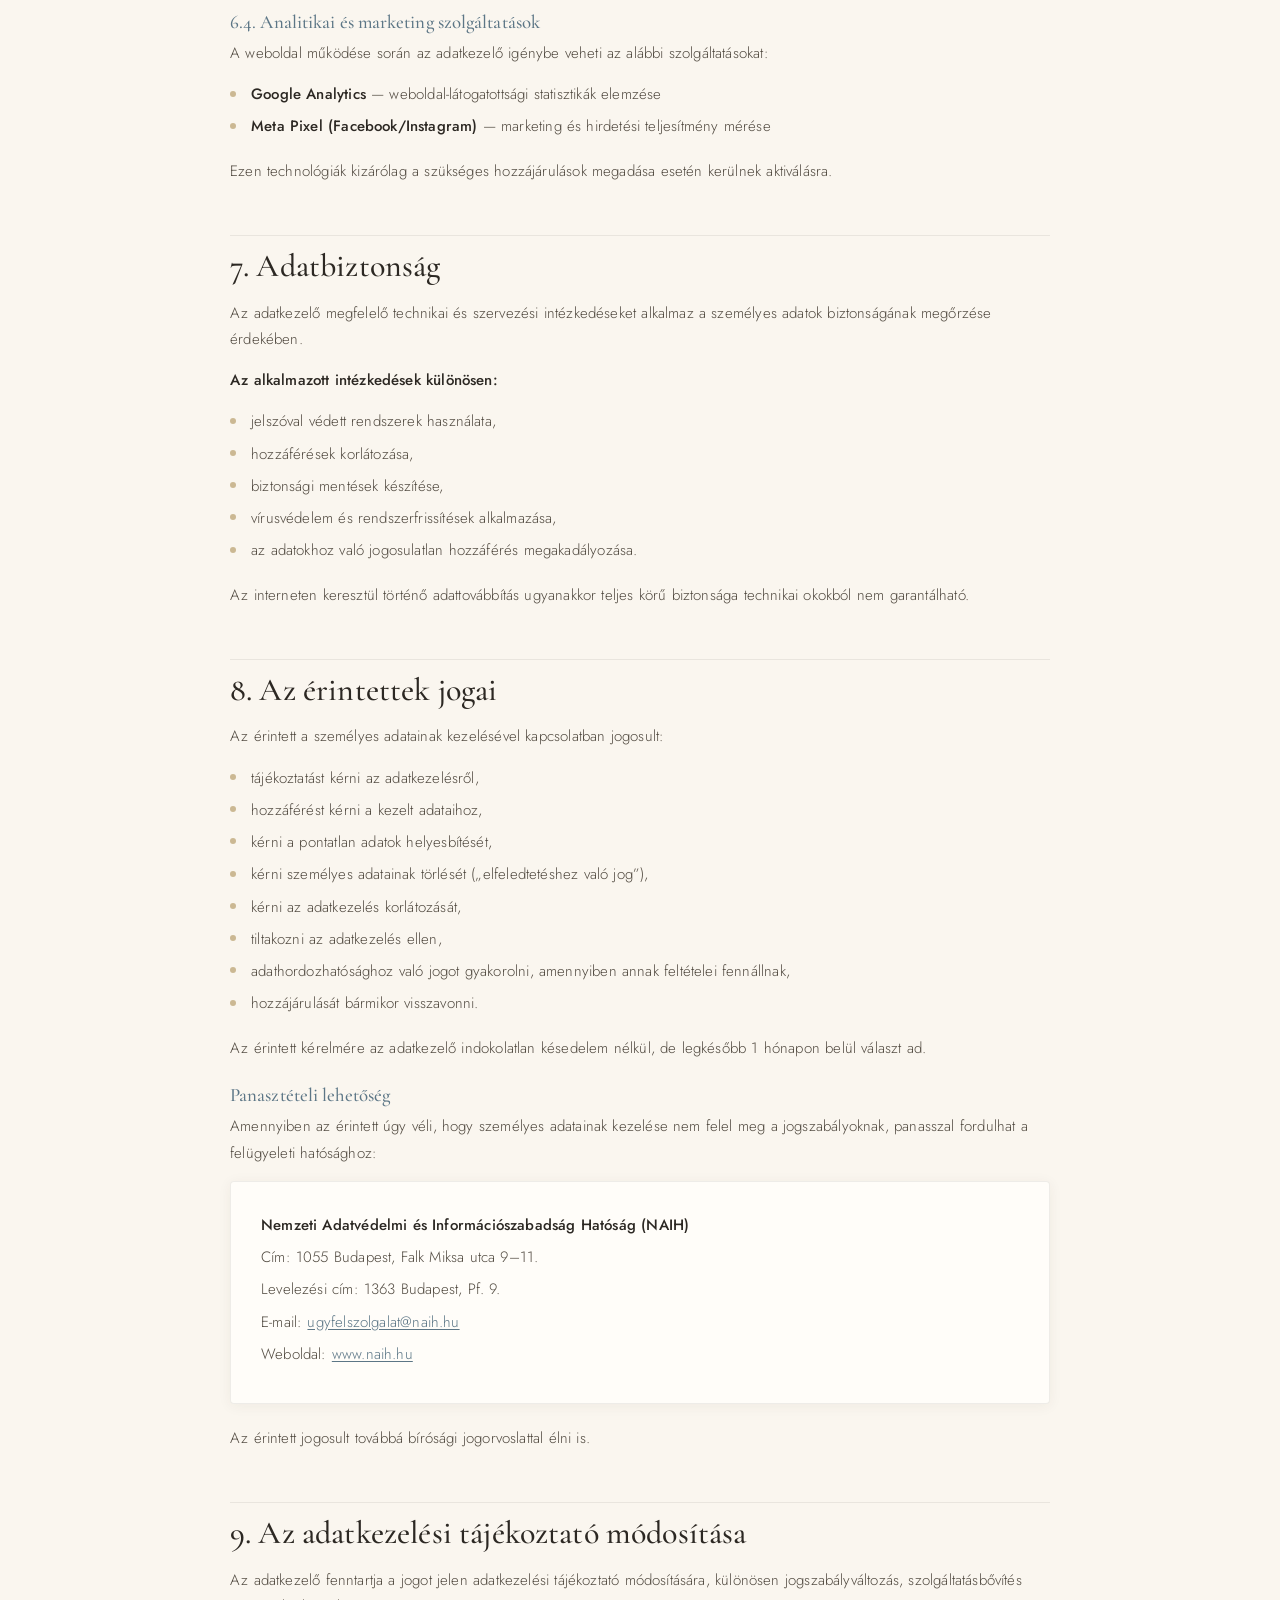
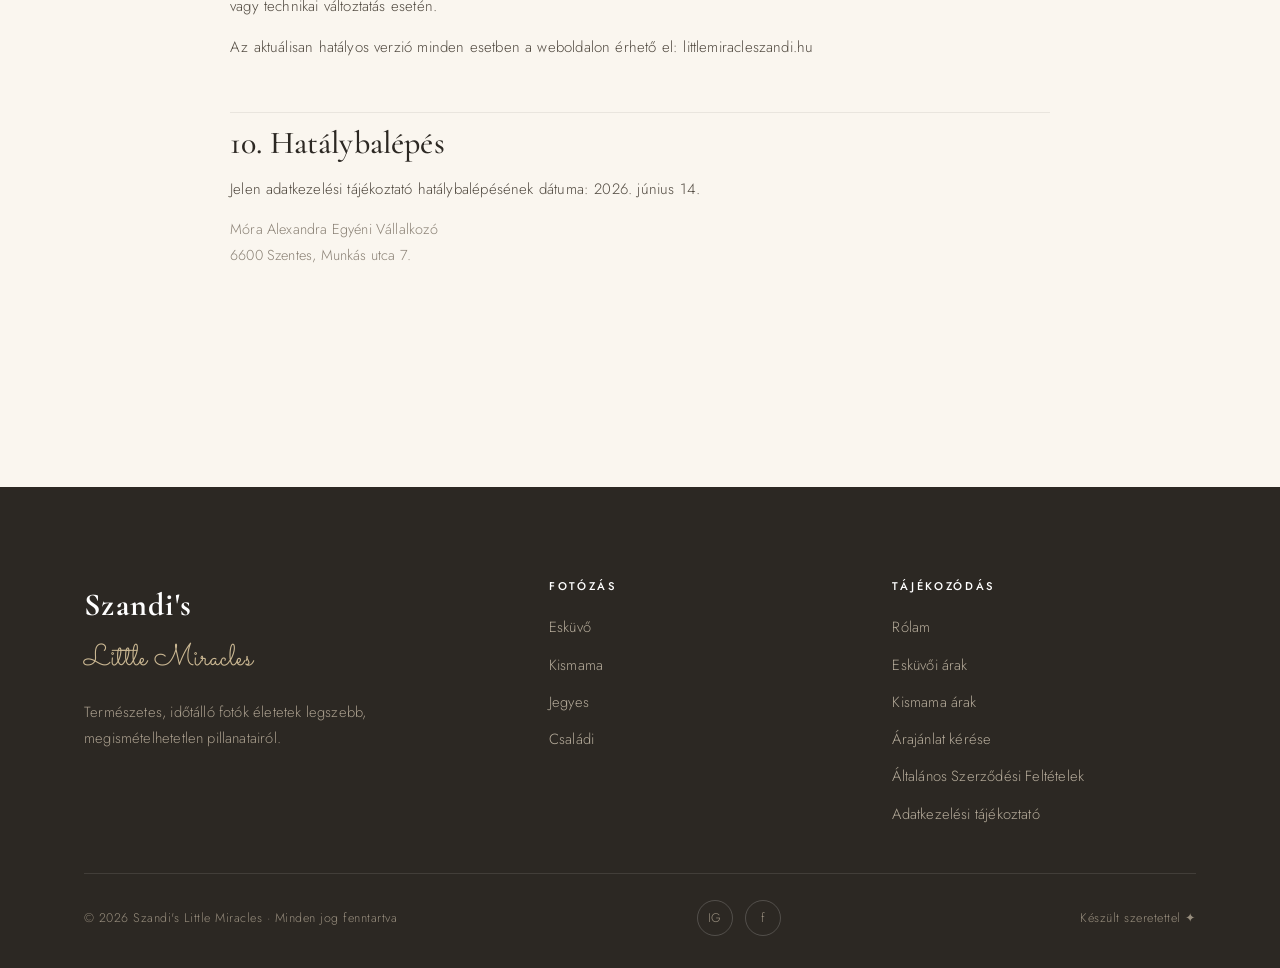
==== commit 5c558259: "ASZF oldal letrehozasa es kotelezo elfogadasa az ajanlatkero urlapon" ====
--- a/adatkezeles.html
+++ b/adatkezeles.html
@@ -309,6 +309,7 @@
           <li><a href="eskuvo.html#arak">Esküvői árak</a></li>
           <li><a href="kismama.html#arak">Kismama árak</a></li>
           <li><a href="index.html#ajanlat">Árajánlat kérése</a></li>
+          <li><a href="aszf.html">Általános Szerződési Feltételek</a></li>
           <li><a href="adatkezeles.html">Adatkezelési tájékoztató</a></li>
         </ul>
       </div>
--- a/css/style.css
+++ b/css/style.css
@@ -367,6 +367,12 @@
 .field input:focus,.field select:focus,.field textarea:focus{ outline:none; border-color:var(--blue-deep); background:#fff; }
 .form .btn{ width:100%; justify-content:center; margin-top:6px; }
 .form-note{ font-size:.78rem; color:var(--muted); margin-top:14px; text-align:center; }
+
+.field--check{ margin-bottom:22px; }
+.field--check label.check-label{ display:flex; align-items:flex-start; gap:10px; cursor:pointer; font-size:.86rem; color:var(--ink-soft); line-height:1.5; text-transform:none; letter-spacing:normal; }
+.check-label input[type="checkbox"]{ width:18px; height:18px; flex:none; margin-top:2px; accent-color:var(--blue-deep); cursor:pointer; }
+.check-label a{ color:var(--blue-deep); text-decoration:underline; text-underline-offset:2px; }
+.check-label a:hover{ color:var(--ink); }
 
 /* =====================================================================
    JOGI / ADATKEZELÉSI OLDAL
@@ -459,3 +465,33 @@
 
 /* a fő tartalom a textúra fölött */
 .site-header,.hero,main,.site-footer{ position:relative; z-index:2; }
+
+/* =====================================================================
+   VÉLEMÉNYEK / testimonials
+   ===================================================================== */
+.testimonials{ display:grid; grid-template-columns:repeat(auto-fit,minmax(280px,1fr)); gap:clamp(18px,2.4vw,30px); }
+.tcard{
+  position:relative; background:var(--paper); border:1px solid var(--line-soft); border-radius:var(--radius);
+  padding:clamp(28px,3vw,40px) clamp(24px,2.6vw,34px) clamp(24px,2.6vw,32px);
+  box-shadow:var(--shadow-sm); display:flex; flex-direction:column; gap:15px; overflow:hidden;
+  transition:transform .45s var(--ease), box-shadow .45s var(--ease);
+}
+.tcard::before{
+  content:"\201C"; position:absolute; top:2px; right:22px; font-family:var(--serif);
+  font-size:5.4rem; line-height:1; color:var(--sand); pointer-events:none;
+}
+.tcard:hover{ transform:translateY(-4px); box-shadow:var(--shadow-md); }
+.tcard .stars{ color:var(--tan); letter-spacing:3px; font-size:.92rem; }
+.tcard blockquote{
+  margin:0; font-family:var(--serif); font-style:italic; font-size:clamp(1.12rem,1.5vw,1.34rem);
+  line-height:1.5; color:var(--ink-soft); position:relative; z-index:1;
+}
+.tcard figcaption{ display:flex; align-items:center; gap:12px; margin-top:auto; padding-top:6px; }
+.tcard .t-ava{
+  width:40px; height:40px; flex:none; border-radius:50%; display:flex; align-items:center; justify-content:center;
+  font-family:var(--serif); font-size:1.1rem; color:var(--blue-deep);
+  background:var(--blue-soft); border:1px solid var(--line-soft);
+}
+.tcard .t-meta{ display:flex; flex-direction:column; gap:2px; }
+.tcard .t-name{ font-family:var(--sans); font-weight:500; color:var(--ink); letter-spacing:.02em; font-size:.98rem; }
+.tcard .t-role{ font-size:.68rem; letter-spacing:.2em; text-transform:uppercase; color:var(--muted); }
